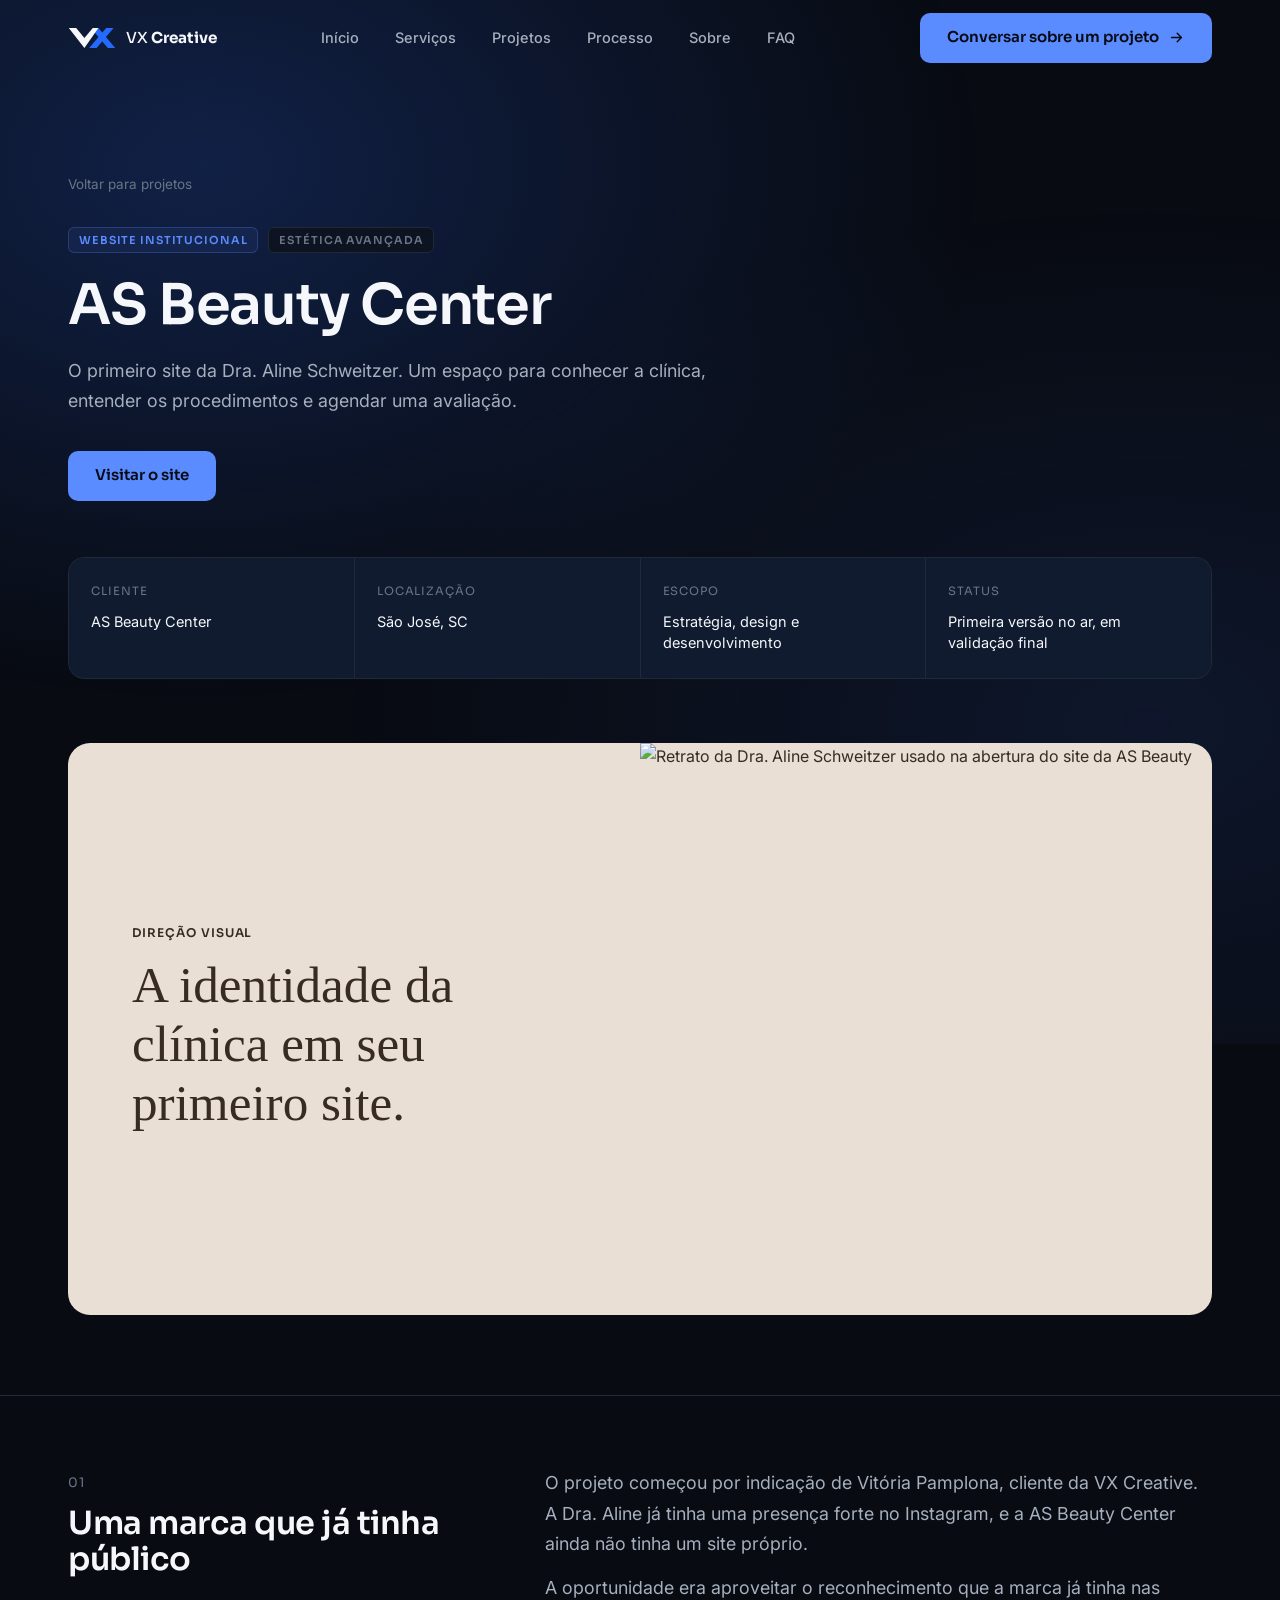
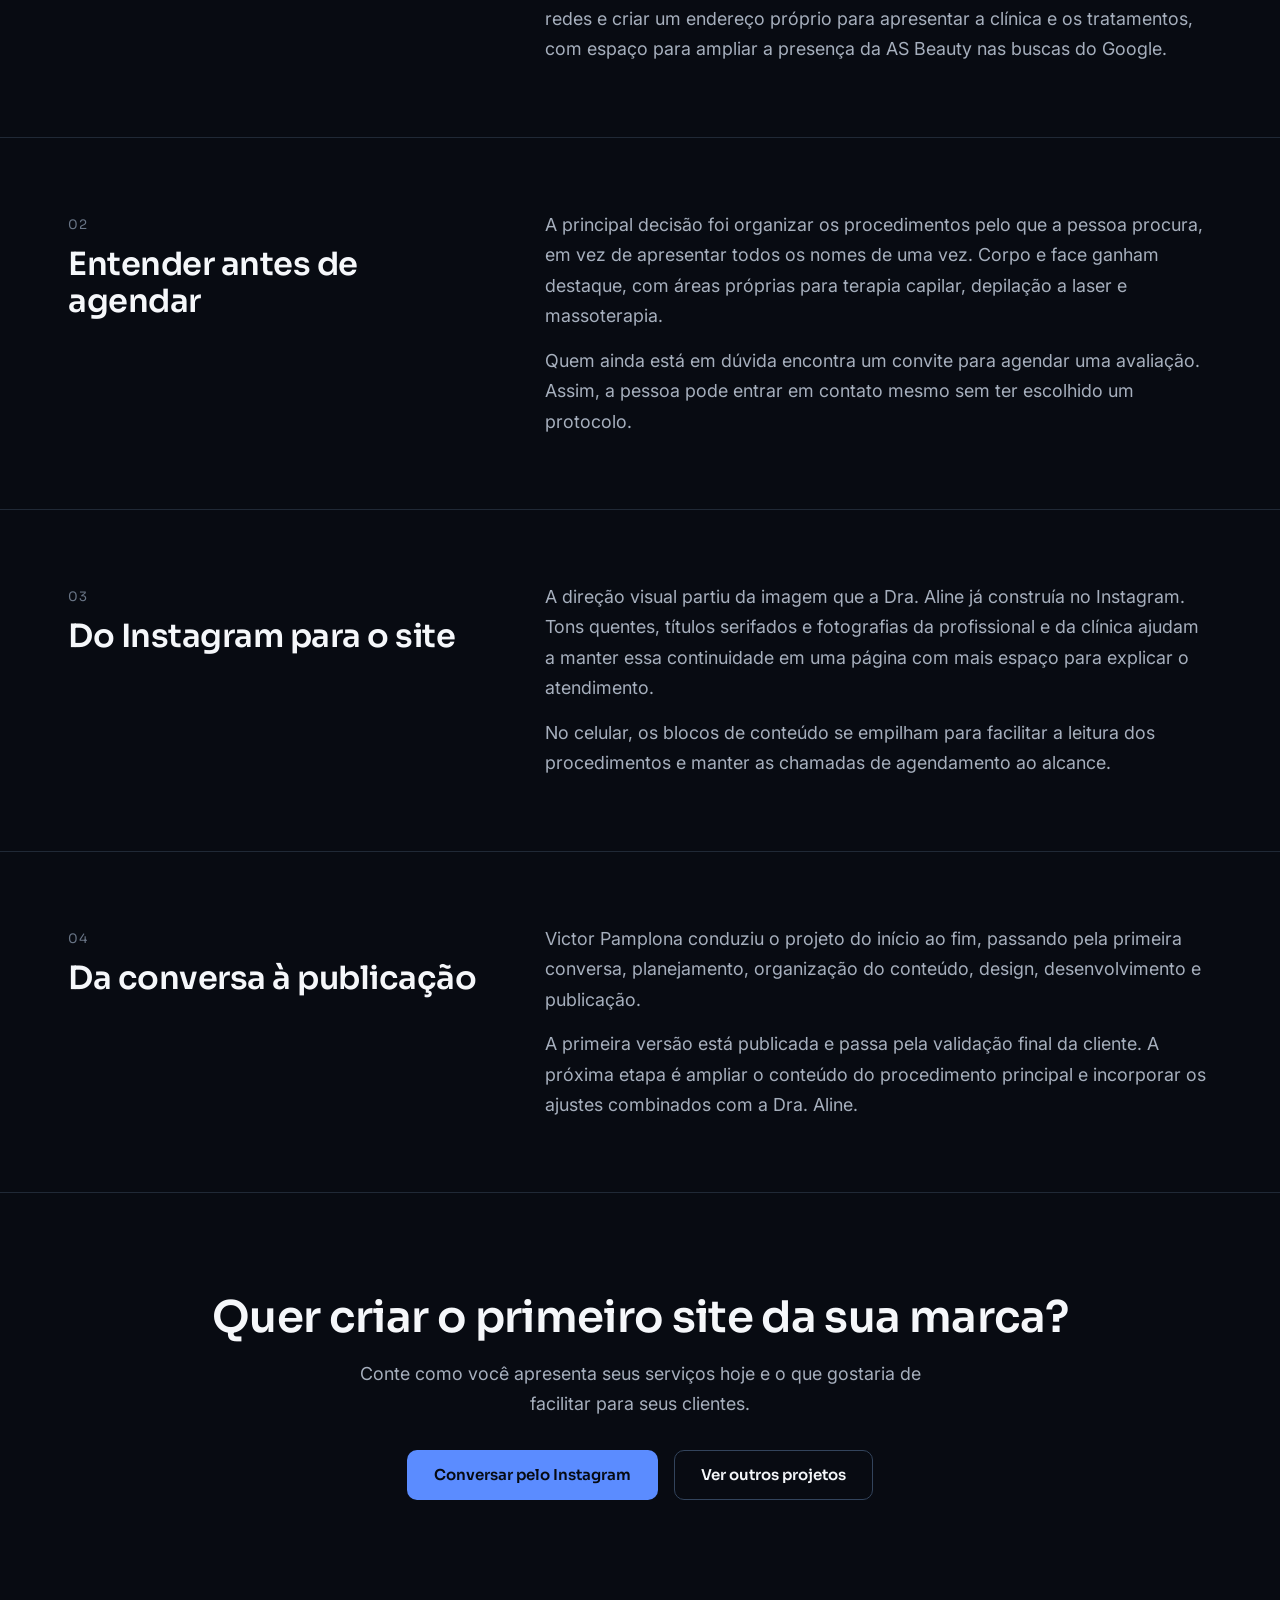
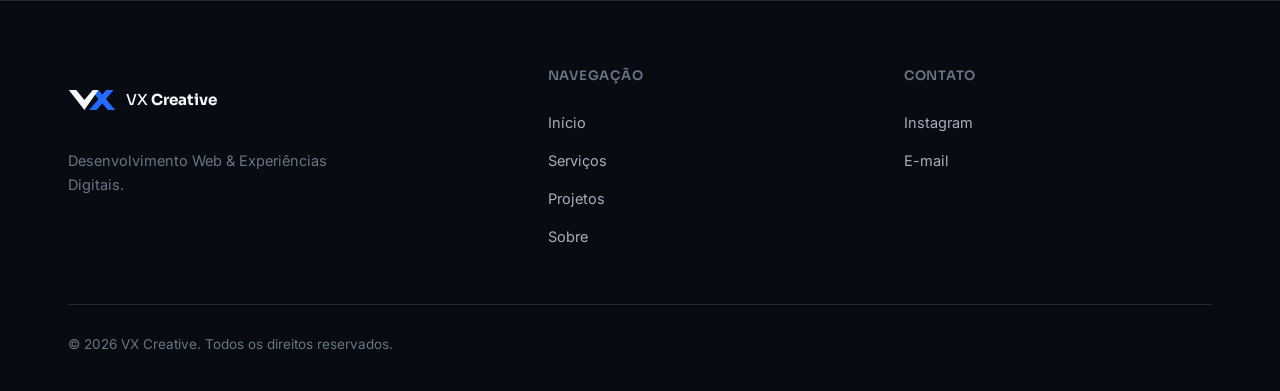
==== as-beauty.html @ c44276d8 "Adiciona o case da AS Beauty Center ao portfólio" ====
<!DOCTYPE html>
<html lang="pt-BR">
<head>
<meta charset="UTF-8">
<meta name="viewport" content="width=device-width, initial-scale=1, viewport-fit=cover">
<title>AS Beauty Center | Case da VX Creative</title>
<meta name="description" content="Conheça o primeiro site da AS Beauty Center, criado pela VX Creative para apresentar os procedimentos da Dra. Aline Schweitzer e facilitar o agendamento.">
<meta name="theme-color" content="#080B12">
<link rel="icon" type="image/svg+xml" href="assets/branding/favicon-vx.svg">

<link rel="preconnect" href="https://fonts.googleapis.com">
<link rel="preconnect" href="https://fonts.gstatic.com" crossorigin>
<link rel="stylesheet" href="https://fonts.googleapis.com/css2?family=Sora:wght@500;600;700&family=Inter:wght@400;500;600&display=swap">
<link rel="stylesheet" href="assets/css/style.css">
</head>
<body>

<!-- ============ NAVBAR ============ -->
<header class="navbar is-scrolled" id="navbar">
  <div class="container navbar__inner">
    <a href="index.html#topo" class="navbar__logo" aria-label="VX Creative, início">
      <img src="assets/branding/monograma-vx.svg" alt="" width="48" height="22"><span>VX <strong>Creative</strong></span>
    </a>

    <nav class="navbar__links" aria-label="Navegação principal">
      <a href="index.html#topo">Início</a>
      <a href="index.html#servicos">Serviços</a>
      <a href="index.html#projetos">Projetos</a>
      <a href="index.html#processo">Processo</a>
      <a href="index.html#sobre">Sobre</a>
      <a href="index.html#faq">FAQ</a>
    </nav>

    <div class="navbar__cta">
      <a href="https://www.instagram.com/vxcreative_/" target="_blank" rel="noopener noreferrer" class="btn btn-primary">
        <span>Conversar sobre um projeto</span>
        <svg width="16" height="16" viewBox="0 0 24 24" fill="none" stroke="currentColor" stroke-width="2" stroke-linecap="round" stroke-linejoin="round"><path d="M5 12h14M13 6l6 6-6 6"/></svg>
      </a>
      <button class="navbar__burger" id="burger" aria-label="Abrir menu" aria-expanded="false">
        <svg viewBox="0 0 24 24" fill="none" stroke="currentColor" stroke-width="2" stroke-linecap="round" stroke-linejoin="round"><path d="M4 6h16M4 12h16M4 18h16"/></svg>
      </button>
    </div>
  </div>
</header>

<nav class="mobile-menu" id="mobileMenu" aria-label="Navegação mobile">
  <a href="index.html#topo">Início</a>
  <a href="index.html#servicos">Serviços</a>
  <a href="index.html#projetos">Projetos</a>
  <a href="index.html#processo">Processo</a>
  <a href="index.html#sobre">Sobre</a>
  <a href="index.html#faq">FAQ</a>
  <a href="https://www.instagram.com/vxcreative_/" target="_blank" rel="noopener noreferrer" class="btn btn-primary btn-block">Conversar sobre um projeto</a>
</nav>

<main id="conteudo-principal">
  <section class="case-hero">
    <div class="container">
      <a href="index.html#projetos" class="case-back">Voltar para projetos</a>
      <div class="case-hero__meta"><span class="project-tag project-tag--blue">Website institucional</span><span class="project-tag">Estética avançada</span></div>
      <h1>AS Beauty Center</h1>
      <p class="case-hero__lede body-lg">O primeiro site da Dra. Aline Schweitzer. Um espaço para conhecer a clínica, entender os procedimentos e agendar uma avaliação.</p>
      <div class="case-hero__links">
        <a href="https://as-beauty-two.vercel.app/" target="_blank" rel="noopener" class="btn btn-primary">Visitar o site</a>
      </div>
      <div class="case-info">
        <div class="case-info__item"><div class="case-info__label">Cliente</div><div class="case-info__value">AS Beauty Center</div></div>
        <div class="case-info__item"><div class="case-info__label">Localização</div><div class="case-info__value">São José, SC</div></div>
        <div class="case-info__item"><div class="case-info__label">Escopo</div><div class="case-info__value">Estratégia, design e desenvolvimento</div></div>
        <div class="case-info__item"><div class="case-info__label">Status</div><div class="case-info__value">Primeira versão no ar, em validação final</div></div>
      </div>
      <figure class="as-beauty-feature">
        <div class="as-beauty-feature__caption">
          <span>Direção visual</span>
          <p>A identidade da clínica em seu primeiro site.</p>
        </div>
        <img src="https://as-beauty-two.vercel.app/assets/hero-aline.webp" alt="Retrato da Dra. Aline Schweitzer usado na abertura do site da AS Beauty" width="900" height="1200">
      </figure>
    </div>
  </section>
  <section class="case-section">
    <div class="container case-section__grid" data-reveal>
      <div><span class="case-section__num">01</span><h2>Uma marca que já tinha público</h2></div>
      <div><p class="body-lg">O projeto começou por indicação de Vitória Pamplona, cliente da VX Creative. A Dra. Aline já tinha uma presença forte no Instagram, e a AS Beauty Center ainda não tinha um site próprio.</p>
        <p class="body-lg">A oportunidade era aproveitar o reconhecimento que a marca já tinha nas redes e criar um endereço próprio para apresentar a clínica e os tratamentos, com espaço para ampliar a presença da AS Beauty nas buscas do Google.</p></div>
    </div>
  </section>
  <section class="case-section">
    <div class="container case-section__grid" data-reveal>
      <div><span class="case-section__num">02</span><h2>Entender antes de agendar</h2></div>
      <div><p class="body-lg">A principal decisão foi organizar os procedimentos pelo que a pessoa procura, em vez de apresentar todos os nomes de uma vez. Corpo e face ganham destaque, com áreas próprias para terapia capilar, depilação a laser e massoterapia.</p>
        <p class="body-lg">Quem ainda está em dúvida encontra um convite para agendar uma avaliação. Assim, a pessoa pode entrar em contato mesmo sem ter escolhido um protocolo.</p></div>
    </div>
  </section>
  <section class="case-section">
    <div class="container case-section__grid" data-reveal>
      <div><span class="case-section__num">03</span><h2>Do Instagram para o site</h2></div>
      <div><p class="body-lg">A direção visual partiu da imagem que a Dra. Aline já construía no Instagram. Tons quentes, títulos serifados e fotografias da profissional e da clínica ajudam a manter essa continuidade em uma página com mais espaço para explicar o atendimento.</p>
        <p class="body-lg">No celular, os blocos de conteúdo se empilham para facilitar a leitura dos procedimentos e manter as chamadas de agendamento ao alcance.</p></div>
    </div>
  </section>
  <section class="case-section">
    <div class="container case-section__grid" data-reveal>
      <div><span class="case-section__num">04</span><h2>Da conversa à publicação</h2></div>
      <div><p class="body-lg">Victor Pamplona conduziu o projeto do início ao fim, passando pela primeira conversa, planejamento, organização do conteúdo, design, desenvolvimento e publicação.</p>
        <p class="body-lg">A primeira versão está publicada e passa pela validação final da cliente. A próxima etapa é ampliar o conteúdo do procedimento principal e incorporar os ajustes combinados com a Dra. Aline.</p></div>
    </div>
  </section>
  <section class="case-cta">
    <div class="container" data-reveal>
      <h2>Quer criar o primeiro site da sua marca?</h2>
      <p class="body-lg as-beauty-cta-copy">Conte como você apresenta seus serviços hoje e o que gostaria de facilitar para seus clientes.</p>
      <div class="case-cta__actions">
        <a href="https://www.instagram.com/vxcreative_/" target="_blank" rel="noopener noreferrer" class="btn btn-primary">Conversar pelo Instagram</a>
        <a href="index.html#projetos" class="btn btn-secondary">Ver outros projetos</a>
      </div>
    </div>
  </section>
</main>


<!-- ============ RODAPÉ ============ -->
<footer class="footer">
  <div class="container">
    <div class="footer__top">
      <div>
        <a href="index.html#topo" class="footer__logo" aria-label="VX Creative, início">
          <img src="assets/branding/monograma-vx.svg" alt="" width="48" height="22"><span>VX <strong>Creative</strong></span>
        </a>
        <p class="footer__desc small">Desenvolvimento Web &amp; Experiências Digitais.</p>
      </div>
      <div class="footer__col">
        <h4>Navegação</h4>
        <a href="index.html#topo">Início</a>
        <a href="index.html#servicos">Serviços</a>
        <a href="index.html#projetos">Projetos</a>
        <a href="index.html#sobre">Sobre</a>
      </div>
      <div class="footer__col">
        <h4>Contato</h4>
        <a href="https://www.instagram.com/vxcreative_/" data-instagram>Instagram</a>
        <a href="#" data-email>E-mail</a>
      </div>
    </div>
    <div class="footer__bottom">
      <span class="small">© 2026 VX Creative. Todos os direitos reservados.</span>
    </div>
  </div>
</footer>

<script src="assets/js/script.js"></script>
</body>
</html>
---- assets/css/style.css ----
/* ==========================================================================
   VICTOR PAMPLONA — Desenvolvimento Web & Experiências Digitais
   Conceito: DIGITAL PRECISION — tecnologia com intenção.
   ========================================================================== */

/* Fonts are loaded via <link rel="stylesheet"> in <head> (see index.html) to avoid a render-blocking @import. */

/* ---------- Tokens ---------- */
:root{
  --bg: #070A0F;
  --bg-secondary: #0B1017;
  --card: #101720;
  --card-hover: #141C26;
  --title: #F5F7FA;
  --text-secondary: #A6AFBD;
  --text-tertiary: #697586;
  --blue: #5B8CFF;
  --blue-hover: #7EA5FF;
  --blue-deep: #3159B8;
  --border: #202936;
  --border-active: #33445C;
  --success: #34D399;
  --error: #F87171;

  --font-display: 'Space Grotesk', sans-serif;
  --font-body: 'Inter', sans-serif;

  --container: 1240px;
  --pad-desktop: 48px;
  --pad-tablet: 32px;
  --pad-mobile: 22px;

  --radius-sm: 10px;
  --radius-md: 16px;
  --radius-lg: 22px;

  --ease: cubic-bezier(.22,.61,.36,1);
}

/* ---------- Reset ---------- */
*, *::before, *::after{ box-sizing: border-box; }
html{ scroll-behavior: smooth; }
body{
  margin:0;
  background: var(--bg);
  color: var(--text-secondary);
  font-family: var(--font-body);
  font-weight: 400;
  line-height: 1.65;
  font-size: 16px;
  -webkit-font-smoothing: antialiased;
  overflow-x: hidden;
}
img{ max-width:100%; display:block; }
a{ color: inherit; text-decoration:none; }
ul{ margin:0; padding:0; list-style:none; }
button{ font-family: inherit; cursor:pointer; }
input, textarea, select{ font-family: inherit; }
h1,h2,h3,h4,p{ margin:0; }

::selection{ background: var(--blue); color: #06080D; }

/* Focus visibility — never remove without replacement */
:focus-visible{
  outline: 2px solid var(--blue);
  outline-offset: 3px;
  border-radius: 4px;
}

@media (prefers-reduced-motion: reduce){
  *{ animation-duration: 0.01ms !important; animation-iteration-count: 1 !important; transition-duration: 0.01ms !important; scroll-behavior: auto !important; }
}

/* ---------- Layout ---------- */
.container{
  max-width: var(--container);
  margin: 0 auto;
  padding: 0 var(--pad-desktop);
}
@media (max-width: 1024px){ .container{ padding: 0 var(--pad-tablet); } }
@media (max-width: 640px){ .container{ padding: 0 var(--pad-mobile); } }

section{ position: relative; }
.section{ padding: 128px 0; }
.section--tight{ padding: 96px 0; }
@media (max-width: 1024px){ .section{ padding: 96px 0; } .section--tight{ padding: 72px 0; } }
@media (max-width: 640px){ .section{ padding: 72px 0; } .section--tight{ padding: 56px 0; } }

.section-head{ max-width: 680px; margin-bottom: 56px; }
.section-head--center{ margin-left:auto; margin-right:auto; text-align:center; }

/* ---------- Typography ---------- */
.eyebrow{
  display:inline-flex;
  align-items:center;
  gap: 10px;
  font-family: var(--font-display);
  font-weight: 600;
  font-size: 12.5px;
  letter-spacing: .16em;
  text-transform: uppercase;
  color: var(--blue);
  margin-bottom: 20px;
}
.eyebrow::before{
  content:'';
  width: 22px; height: 1px;
  background: var(--blue);
  display:inline-block;
}

h1, .h1{
  font-family: var(--font-display);
  font-weight: 600;
  color: var(--title);
  font-size: clamp(40px, 5.6vw, 72px);
  line-height: 1.08;
  letter-spacing: -0.02em;
}
h2, .h2{
  font-family: var(--font-display);
  font-weight: 600;
  color: var(--title);
  font-size: clamp(32px, 3.4vw, 48px);
  line-height: 1.14;
  letter-spacing: -0.015em;
}
h3, .h3{
  font-family: var(--font-display);
  font-weight: 600;
  color: var(--title);
  font-size: clamp(20px, 1.8vw, 24px);
  line-height: 1.3;
}
.body-lg{ font-size: clamp(17px, 1.4vw, 19px); line-height: 1.7; color: var(--text-secondary); }
.body{ font-size: 16px; line-height: 1.7; color: var(--text-secondary); }
.small{ font-size: 13.5px; color: var(--text-tertiary); }
.text-title{ color: var(--title); }
.text-blue{ color: var(--blue); }

/* ---------- Buttons ---------- */
.btn{
  display:inline-flex;
  align-items:center;
  justify-content:center;
  gap: 9px;
  height: 50px;
  padding: 0 26px;
  border-radius: var(--radius-sm);
  font-family: var(--font-display);
  font-weight: 600;
  font-size: 15px;
  white-space: nowrap;
  transition: transform .25s var(--ease), background-color .25s var(--ease), border-color .25s var(--ease), box-shadow .25s var(--ease), color .25s var(--ease);
  border: 1px solid transparent;
}
.btn svg{ width: 17px; height: 17px; flex: none; }
.btn-primary{
  background: var(--blue);
  color: #060A12;
}
.btn-primary:hover{
  background: var(--blue-hover);
  transform: translateY(-2px);
  box-shadow: 0 12px 28px -12px rgba(91,140,255,.55);
}
.btn-secondary{
  background: transparent;
  color: var(--title);
  border-color: var(--border-active);
}
.btn-secondary:hover{
  border-color: var(--blue);
  color: var(--blue-hover);
  transform: translateY(-2px);
}
.btn-block{ width:100%; }
.btn-sm{ height: 42px; padding: 0 18px; font-size: 13.5px; }

/* ---------- Navbar ---------- */
.navbar{
  position: fixed;
  top:0; left:0; right:0;
  height: 76px;
  z-index: 100;
  display:flex;
  align-items:center;
  background: transparent;
  border-bottom: 1px solid transparent;
  transition: background-color .35s var(--ease), border-color .35s var(--ease), backdrop-filter .35s var(--ease);
}
.navbar.is-scrolled{
  background: rgba(7,10,15,.78);
  backdrop-filter: blur(14px);
  -webkit-backdrop-filter: blur(14px);
  border-bottom: 1px solid var(--border);
}
.navbar__inner{
  display:flex;
  align-items:center;
  justify-content:space-between;
  width:100%;
}
.navbar__logo{
  display:flex;
  align-items:center;
  width:128px;
  height:48px;
  color:var(--title);
  flex:none;
}
.navbar__logo-image{
  width:128px;
  height:48px;
  object-fit:contain;
  object-position:center;
  display:block;
}
.navbar__links{
  display:flex;
  align-items:center;
  gap: 36px;
}
.navbar__links a{
  font-size: 14.5px;
  font-weight: 500;
  color: var(--text-secondary);
  transition: color .2s var(--ease);
  position: relative;
}
.navbar__links a:hover{ color: var(--title); }
.navbar__cta{ display:flex; align-items:center; gap: 18px; }

.navbar__burger{
  display:none;
  width: 40px; height:40px;
  border-radius: 8px;
  border: 1px solid var(--border);
  background: var(--card);
  align-items:center; justify-content:center;
  color: var(--title);
}
.navbar__burger svg{ width:19px; height:19px; }

.mobile-menu{
  position: fixed;
  inset: 76px 0 0 0;
  background: var(--bg-secondary);
  z-index: 99;
  display:flex;
  flex-direction:column;
  padding: 28px var(--pad-mobile) 32px;
  gap: 4px;
  transform: translateY(-8px);
  opacity: 0;
  pointer-events: none;
  transition: opacity .25s var(--ease), transform .25s var(--ease);
  border-top: 1px solid var(--border);
}
.mobile-menu.is-open{ opacity:1; transform: translateY(0); pointer-events:auto; }
.mobile-menu a{
  padding: 16px 4px;
  border-bottom: 1px solid var(--border);
  font-family: var(--font-display);
  font-weight: 500;
  font-size: 18px;
  color: var(--title);
}
.mobile-menu .btn{ margin-top: 22px; }

@media (max-width: 900px){
  .navbar__links{ display:none; }
  .navbar__cta .btn-primary span{ display:none; }
  .navbar__cta .btn-primary{ width:44px; height:44px; padding:0; border-radius:10px; }
  .navbar__burger{ display:flex; }
}
@media (min-width: 901px){ .mobile-menu{ display:none; } }


@media (max-width: 640px){
  .navbar__logo{ width:104px; height:42px; }
  .navbar__logo-image{ width:104px; height:42px; }
}

/* ---------- Hero ---------- */
.hero{
  padding: 190px 0 120px;
  overflow: hidden;
  position: relative;
}
.hero::before{
  content:'';
  position:absolute;
  top: -220px; right: -220px;
  width: 640px; height: 640px;
  background: radial-gradient(circle, rgba(91,140,255,.16), transparent 70%);
  pointer-events:none;
}
.hero__grid{
  display:grid;
  grid-template-columns: 1fr 0.92fr;
  gap: 64px;
  align-items:center;
}
.hero__content{ position: relative; z-index:2; }
.hero__sub{ margin: 26px 0 38px; max-width: 480px; }
.hero__actions{ display:flex; align-items:center; gap: 18px; flex-wrap:wrap; }
.hero__micro{ margin-top: 24px; display:flex; align-items:center; gap:9px; }
.hero__micro-dot{ width:6px; height:6px; border-radius:50%; background: var(--success); flex:none; box-shadow:0 0 0 3px rgba(52,211,153,.18); }

.hero__proof{
  margin-top: 56px;
  display:flex;
  gap: 32px;
  flex-wrap: wrap;
}
.hero__proof-item{ display:flex; flex-direction:column; gap:4px; }
.hero__proof-num{ font-family: var(--font-display); font-weight:700; font-size: 26px; color: var(--title); }
.hero__proof-label{ font-size: 12.5px; color: var(--text-tertiary); }

/* Hero mockup — abstract UI representation */
.hero__visual{ position:relative; z-index:2; }
.mockup{
  position: relative;
  border-radius: var(--radius-lg);
  background: linear-gradient(180deg, var(--card), var(--bg-secondary));
  border: 1px solid var(--border);
  padding: 14px;
  box-shadow: 0 40px 80px -32px rgba(0,0,0,.65);
}
.mockup__bar{ display:flex; align-items:center; gap:6px; padding: 6px 8px 14px; }
.mockup__dot{ width:8px; height:8px; border-radius:50%; background: var(--border-active); }
.mockup__screen{
  background: var(--bg);
  border-radius: 12px;
  border: 1px solid var(--border);
  padding: 22px;
  display:flex;
  flex-direction:column;
  gap: 14px;
}
.mockup__row{ display:flex; gap:10px; align-items:center; }
.mockup__pill{ height: 9px; border-radius: 5px; background: var(--card-hover); }
.mockup__pill.w-40{ width:40%; } .mockup__pill.w-60{ width:60%; } .mockup__pill.w-25{ width:25%; } .mockup__pill.w-80{ width:80%; }
.mockup__tag{
  font-family: var(--font-display); font-size: 10.5px; font-weight:600;
  color: var(--blue); background: rgba(91,140,255,.1);
  border: 1px solid rgba(91,140,255,.25);
  border-radius:6px; padding: 4px 8px; letter-spacing:.04em;
}
.mockup__blockgrid{ display:grid; grid-template-columns: repeat(3,1fr); gap:10px; margin-top:4px; }
.mockup__block{ height: 54px; border-radius:8px; background: var(--card); border:1px solid var(--border); }
.mockup__block--accent{ background: linear-gradient(135deg, rgba(91,140,255,.22), rgba(91,140,255,.05)); border-color: rgba(91,140,255,.3); }

.mockup--phone{
  position:absolute;
  width: 148px;
  right: -18px; bottom: -34px;
  border-radius: 22px;
  padding: 8px;
  box-shadow: 0 30px 60px -20px rgba(0,0,0,.7);
}
.mockup--phone .mockup__screen{ padding: 14px 12px; border-radius:14px; gap:10px; }
.mockup--phone .mockup__block{ height: 30px; }

@media (max-width: 1024px){
  .hero{ padding: 160px 0 90px; }
  .hero__grid{ grid-template-columns: 1fr; gap: 56px; }
  .hero__visual{ max-width: 460px; }
}
@media (max-width: 640px){
  .hero{ padding: 140px 0 64px; }
  .mockup--phone{ width: 118px; right: -10px; bottom: -24px; }
}

/* ---------- Problem / Opportunity ---------- */
.problem__grid{
  display:grid;
  grid-template-columns: 1fr 1fr;
  gap: 72px;
  align-items:start;
}
.problem__highlight{
  margin-top: 32px;
  padding-left: 22px;
  border-left: 2px solid var(--blue);
}
.problem__highlight p + p{ margin-top: 10px; }
@media (max-width: 900px){ .problem__grid{ grid-template-columns: 1fr; gap: 40px; } }

/* ---------- Cards (generic) ---------- */
.card{
  background: var(--card);
  border: 1px solid var(--border);
  border-radius: var(--radius-md);
  padding: 34px;
  transition: transform .3s var(--ease), border-color .3s var(--ease), background-color .3s var(--ease);
}
.card:hover{
  transform: translateY(-4px);
  border-color: var(--border-active);
  background: var(--card-hover);
}
.card__icon{
  width: 44px; height:44px;
  border-radius: 11px;
  background: rgba(91,140,255,.1);
  border: 1px solid rgba(91,140,255,.22);
  display:flex; align-items:center; justify-content:center;
  color: var(--blue);
  margin-bottom: 22px;
}
.card__icon svg{ width:21px; height:21px; }

/* ---------- Services ---------- */
.services__grid{
  display:grid;
  grid-template-columns: 1fr 1fr;
  gap: 22px;
}
.service-card__num{ font-family: var(--font-display); font-size:12.5px; color: var(--text-tertiary); letter-spacing:.1em; margin-bottom:16px; display:block; }
.service-card p{ margin: 14px 0 20px; }
.service-card__benefit{
  font-size: 14px;
  color: var(--title);
  padding-top: 18px;
  border-top: 1px solid var(--border);
  margin-bottom: 20px;
}
.service-card__cta{ font-family: var(--font-display); font-weight:600; font-size:14.5px; color: var(--blue); display:inline-flex; align-items:center; gap:7px; transition: gap .2s var(--ease), color .2s var(--ease); }
.service-card__cta:hover{ gap:11px; color: var(--blue-hover); }
.service-card__cta svg{ width:15px; height:15px; }

@media (max-width: 900px){ .services__grid{ grid-template-columns: 1fr; } }

/* ---------- Projects ---------- */
.projects-carousel{ position:relative; }
.projects-carousel__viewport{
  overflow-x:auto;
  overflow-y:hidden;
  border-radius:var(--radius-lg);
  scroll-snap-type:x mandatory;
  scrollbar-width:none;
}
.projects-carousel__viewport::-webkit-scrollbar{ display:none; }
.projects-carousel__track{ position:relative; display:flex; gap:28px; }
.project-card--carousel{ scroll-snap-align:start; }
.project-card--carousel{ flex:0 0 calc(100% - 72px); min-width:0; display:grid; grid-template-columns:1.02fr 1fr; background:var(--card); border:1px solid var(--border); border-radius:var(--radius-lg); overflow:hidden; transition:border-color .3s var(--ease), transform .3s var(--ease); }
.project-card--carousel:hover{ border-color:var(--border-active); transform:translateY(-3px); }
.project-card__visual{ background:linear-gradient(145deg, #0c1119, #101722); display:flex; align-items:center; justify-content:center; border-right:1px solid var(--border); position:relative; overflow:hidden; min-height:390px; padding:30px; }
.project-browser{ width:100%; max-width:560px; border:1px solid rgba(255,255,255,.13); border-radius:14px; overflow:hidden; background:#0a0d12; box-shadow:0 22px 55px rgba(0,0,0,.28); }
.project-browser__bar{ height:34px; display:flex; align-items:center; gap:7px; padding:0 12px; border-bottom:1px solid rgba(255,255,255,.09); background:#111721; }
.project-browser__bar span{ width:7px; height:7px; border-radius:50%; background:#5b6470; opacity:.8; }
.project-browser__bar small{ margin-left:auto; color:#7e8998; font-size:10px; letter-spacing:.06em; text-transform:uppercase; }
.project-browser__screen{ aspect-ratio:16/10; overflow:hidden; background:#fff; }
.project-visual-img{ width:100%; height:100%; object-fit:cover; object-position:center top; display:block; }
.project-card__featured{ position:absolute; top:22px; left:22px; z-index:2; padding:8px 12px; border:1px solid rgba(91,140,255,.35); background:rgba(7,10,15,.82); color:var(--blue); border-radius:999px; font:600 11px var(--font-display); letter-spacing:.08em; text-transform:uppercase; backdrop-filter:blur(10px); }
.project-card__body{ padding:40px; display:flex; flex-direction:column; position:relative; z-index:3; pointer-events:auto; }
.project-card__meta{ display:flex; align-items:center; gap:10px; margin-bottom:16px; flex-wrap:wrap; }
.project-tag{ font:600 11px var(--font-display); letter-spacing:.08em; text-transform:uppercase; color:var(--text-tertiary); background:var(--bg-secondary); border:1px solid var(--border); padding:5px 10px; border-radius:6px; }
.project-tag--blue{ color:var(--blue); border-color:rgba(91,140,255,.25); background:rgba(91,140,255,.08); }
.project-card__desc{ margin:16px 0 14px; }
.project-card__support{ margin-bottom:20px; color:var(--text-secondary); }
.project-card__focus{ display:flex; flex-wrap:wrap; gap:8px; margin-bottom:26px; }
.focus-chip{ font-size:12.5px; color:var(--text-secondary); background:var(--bg-secondary); border:1px solid var(--border); padding:6px 11px; border-radius:20px; }
.project-card__footer{ margin-top:auto; display:flex; align-items:center; gap:22px; flex-wrap:wrap; position:relative; z-index:4; }
.project-card__link{ position:relative; z-index:5; pointer-events:auto; cursor:pointer; }
.project-card__link{ font:600 14.5px var(--font-display); color:var(--title); display:inline-flex; align-items:center; gap:8px; }
.project-card__link svg{ width:15px; height:15px; color:var(--blue); transition:transform .2s var(--ease); }
.project-card__link:hover svg{ transform:translate(2px,-2px); }
.projects-carousel__controls{ display:flex; align-items:center; justify-content:center; gap:18px; margin-top:24px; }
.carousel-control{ width:44px; height:44px; border-radius:50%; border:1px solid var(--border); background:var(--card); color:var(--title); font:600 18px var(--font-display); cursor:pointer; transition:all .2s var(--ease); }
.carousel-control:hover:not(:disabled){ border-color:var(--border-active); transform:translateY(-2px); }
.carousel-control:disabled{ opacity:.3; cursor:default; }
.projects-carousel__status{ min-width:64px; display:flex; justify-content:center; gap:7px; font:600 14px var(--font-display); color:var(--text-secondary); }
.projects-carousel__status [data-project-current]{ color:var(--title); }
.projects-carousel__hint{ text-align:center; margin-top:12px; color:var(--text-tertiary); }

@media (max-width:900px){
  .project-card--carousel{ flex-basis:92%; grid-template-columns:1fr; }
  .project-card__visual{ border-right:none; border-bottom:1px solid var(--border); min-height:310px; padding:24px; }
  .project-browser{ max-width:620px; }
  .project-card__body{ padding:30px; }
  .projects-carousel__track{ gap:18px; }
}
@media (max-width:560px){
  .project-card--carousel{ flex-basis:100%; }
  .project-card__visual{ min-height:250px; padding:18px; }
  .project-card__body{ padding:24px 22px; }
  .project-card__body h3{ font-size:24px; }
  .projects-carousel__controls{ margin-top:18px; }
  .carousel-control{ width:40px; height:40px; }
  .projects-carousel__hint{ padding:0 20px; }
}

/* Project browser mockup (used inside project cards) */
.pmock{ width:100%; max-width: 380px; }
.pmock__frame{
  background: var(--card);
  border:1px solid var(--border);
  border-radius: 12px;
  overflow:hidden;
  box-shadow: 0 24px 48px -22px rgba(0,0,0,.6);
}
.pmock__top{ display:flex; gap:6px; padding: 9px 10px; border-bottom:1px solid var(--border); }
.pmock__top span{ width:7px; height:7px; border-radius:50%; background: var(--border-active); }
.pmock__body{ padding: 18px; display:flex; flex-direction:column; gap:10px; }
.pmock__hero{ height:46px; border-radius:8px; background: linear-gradient(135deg, rgba(91,140,255,.24), rgba(91,140,255,.04)); border:1px solid rgba(91,140,255,.22); }
.pmock__lines .mockup__pill{ margin-bottom:6px; }
.pmock__cards{ display:grid; grid-template-columns:repeat(2,1fr); gap:8px; margin-top:4px;}
.pmock__cards div{ height:34px; border-radius:6px; background: var(--bg-secondary); border:1px solid var(--border); }

/* ---------- Differentials ---------- */
.diff__grid{
  display:grid;
  grid-template-columns: repeat(3, 1fr);
  gap: 22px;
}
.diff-card h3{ margin-bottom: 12px; font-size: 17px; }
@media (max-width: 1024px){ .diff__grid{ grid-template-columns: 1fr 1fr; } }
@media (max-width: 640px){ .diff__grid{ grid-template-columns: 1fr; } }

/* ---------- Benefits ---------- */
.benefits{
  background: var(--bg-secondary);
  border-top: 1px solid var(--border);
  border-bottom: 1px solid var(--border);
}
.benefits__grid{
  display:grid;
  grid-template-columns: 0.85fr 1fr;
  gap: 64px;
  align-items:center;
}
.benefits__list{ display:grid; grid-template-columns: 1fr 1fr; gap: 18px 28px; }
.benefits__item{ display:flex; align-items:flex-start; gap:12px; font-size: 15px; color: var(--title); }
.benefits__item svg{ width:18px; height:18px; color: var(--success); flex:none; margin-top:2px; }
@media (max-width: 900px){
  .benefits__grid{ grid-template-columns: 1fr; gap: 36px; }
  .benefits__list{ grid-template-columns: 1fr; }
}

/* ---------- Process ---------- */
.process__timeline{
  display:grid;
  grid-template-columns: repeat(6, 1fr);
  gap: 16px;
  position: relative;
}
.process__timeline::before{
  content:'';
  position:absolute;
  top: 23px; left: 0; right:0;
  height: 1px;
  background: var(--border);
}
.process-step{ position:relative; }
.process-step__num{
  width: 46px; height:46px;
  border-radius: 50%;
  background: var(--bg);
  border: 1px solid var(--border-active);
  display:flex; align-items:center; justify-content:center;
  font-family: var(--font-display); font-weight:700; color: var(--blue); font-size:14px;
  margin-bottom: 20px;
  position:relative; z-index:2;
}
.process-step h3{ font-size:16px; margin-bottom:8px; }
.process-step p{ font-size: 14px; }
.process__cta{ margin-top: 56px; text-align:center; }

@media (max-width: 1024px){
  .process__timeline{ grid-template-columns: 1fr; gap: 30px; }
  .process__timeline::before{ display:none; }
  .process-step{ padding-left: 24px; border-left: 1px solid var(--border); }
}

/* ---------- About ---------- */
.about__grid{
  display:grid;
  grid-template-columns: 0.85fr 1fr;
  gap: 64px;
  align-items:center;
}
.about__photo-frame{
  aspect-ratio: 4/5;
  border-radius: var(--radius-lg);
  border: 1px solid var(--border);
  background: linear-gradient(155deg, var(--card), var(--bg-secondary));
  display:flex; align-items:center; justify-content:center;
  position:relative;
  overflow:hidden;
}
.about__photo{
  width:100%;
  height:100%;
  display:block;
  object-fit:cover;
  object-position:center 30%;
  position:relative;
  z-index:0;
}
.about__photo-frame::after{
  content:'';
  position:absolute; inset:0;
  background: radial-gradient(circle at 30% 20%, rgba(91,140,255,.14), transparent 60%);
  z-index:1;
  pointer-events:none;
}
.about__badges{ display:flex; flex-direction:column; gap:14px; margin: 28px 0 32px; }
.about__badge{ display:flex; gap:12px; align-items:flex-start; font-size:14.5px; color: var(--title); }
.about__badge svg{ width:17px; height:17px; color: var(--blue); flex:none; margin-top:2px; }
.about p + p{ margin-top: 16px; }
@media (max-width: 900px){ .about__grid{ grid-template-columns: 1fr; gap: 40px; } .about__photo-frame{ max-width: 320px; } }

/* ---------- Social proof ---------- */
.proof__grid{
  display:grid;
  grid-template-columns: repeat(3, 1fr);
  gap: 22px;
}
.proof-card{ text-align:center; }
.proof-card__num{ font-family: var(--font-display); font-weight:700; font-size: 40px; color: var(--title); }
.proof-card__label{ margin-top:8px; font-size:13.5px; color: var(--text-tertiary); }
@media (max-width: 640px){ .proof__grid{ grid-template-columns: 1fr; } }

/* ---------- FAQ ---------- */
.faq__list{ max-width: 780px; }
.faq-item{
  border-bottom: 1px solid var(--border);
}
.faq-item__q{
  width:100%;
  display:flex;
  align-items:center;
  justify-content:space-between;
  gap: 20px;
  padding: 24px 0;
  text-align:left;
  background:none;
  border:none;
  color: var(--title);
  font-family: var(--font-display);
  font-weight:500;
  font-size: 16.5px;
}
.faq-item__icon{ flex:none; width:20px; height:20px; color: var(--blue); transition: transform .3s var(--ease); }
.faq-item.is-open .faq-item__icon{ transform: rotate(45deg); }
.faq-item__a{
  max-height: 0;
  overflow:hidden;
  transition: max-height .35s var(--ease), padding .35s var(--ease);
}
.faq-item__a p{ padding-bottom: 24px; max-width: 620px; }
.faq-item.is-open .faq-item__a{ max-height: 240px; }

/* ---------- CTA final ---------- */
.cta-final{
  background: linear-gradient(180deg, var(--bg-secondary), var(--bg));
  border-top: 1px solid var(--border);
  text-align:center;
  padding: 140px 0;
  position:relative;
  overflow:hidden;
}
.cta-final::before{
  content:'';
  position:absolute; top:-260px; left:50%; transform:translateX(-50%);
  width: 760px; height:560px;
  background: radial-gradient(circle, rgba(91,140,255,.14), transparent 68%);
}
.cta-final__inner{ position:relative; z-index:2; max-width: 620px; margin:0 auto; }
.cta-final p{ margin: 22px 0 40px; }
.cta-final__actions{ display:flex; justify-content:center; gap:18px; flex-wrap:wrap; }
.cta-final__micro{ margin-top:22px; }
@media (max-width: 640px){ .cta-final{ padding: 96px 0; } }

/* ---------- Footer ---------- */
.footer{
  border-top: 1px solid var(--border);
  padding: 64px 0 36px;
}
.footer__top{
  display:grid;
  grid-template-columns: 1.4fr 1fr 1fr;
  gap: 48px;
  padding-bottom: 48px;
}
.footer__logo{
  display:inline-flex;
  align-items:center;
  width:160px;
  min-height:70px;
}
.footer__logo-image{
  width:160px;
  height:70px;
  object-fit:contain;
  object-position:left center;
  display:block;
}
.footer__desc{ margin-top: 14px; max-width: 280px; font-size: 14.5px; }
.footer__col h4{ font-family: var(--font-display); font-size: 13px; letter-spacing:.06em; text-transform:uppercase; color: var(--text-tertiary); margin-bottom: 18px; font-weight:600; }
.footer__col a{ display:block; padding: 7px 0; font-size:14.5px; color: var(--text-secondary); transition: color .2s var(--ease); }
.footer__col a:hover{ color: var(--blue-hover); }
.footer__bottom{
  padding-top: 28px;
  border-top: 1px solid var(--border);
  display:flex;
  justify-content:space-between;
  align-items:center;
  flex-wrap:wrap;
  gap: 14px;
}
.footer__socials{ display:flex; gap:14px; }
.footer__socials a{ width:36px; height:36px; border-radius:9px; border:1px solid var(--border); display:flex; align-items:center; justify-content:center; color: var(--text-secondary); transition: all .2s var(--ease); }
.footer__socials a:hover{ border-color: var(--blue); color: var(--blue-hover); }
.footer__socials svg{ width:16px; height:16px; }
@media (max-width: 900px){ .footer__top{ grid-template-columns: 1fr 1fr; } .footer__desc{ max-width:none; } }
@media (max-width: 640px){ .footer__top{ grid-template-columns: 1fr; gap:32px; } .footer__bottom{ flex-direction:column; align-items:flex-start; } }

/* ---------- Floating WhatsApp button ---------- */
.wa-float{
  position: fixed;
  right: 24px; bottom: 24px;
  z-index: 90;
  display:flex;
  align-items:center;
  gap: 10px;
  height: 56px;
  padding: 0 22px 0 18px;
  border-radius: 999px;
  background: var(--blue);
  color: #060A12;
  font-family: var(--font-display);
  font-weight:600;
  font-size: 14.5px;
  box-shadow: 0 16px 34px -12px rgba(91,140,255,.55);
  transition: transform .25s var(--ease), background-color .25s var(--ease);
}
.wa-float:hover{ background: var(--blue-hover); transform: translateY(-3px); }
.wa-float svg{ width:20px; height:20px; }
@media (max-width: 640px){
  .wa-float span{ display:none; }
  .wa-float{ width:56px; padding:0; justify-content:center; right:18px; bottom:18px; }
}

/* ---------- Case study page ---------- */
.case-hero{ padding: 170px 0 80px; }
.case-back{
  display:inline-flex; align-items:center; gap:8px;
  font-size: 13.5px; color: var(--text-tertiary);
  margin-bottom: 32px;
}
.case-back svg{ width:15px; height:15px; }
.case-back:hover{ color: var(--blue-hover); }
.case-hero__meta{ display:flex; gap:10px; flex-wrap:wrap; margin-bottom:22px; }
.case-hero h1{ font-size: clamp(34px, 4.4vw, 56px); max-width: 780px; }
.case-hero__lede{ max-width: 640px; margin-top: 20px; }
.case-hero__links{ display:flex; gap:16px; margin-top: 34px; flex-wrap:wrap; }

.case-info{
  display:grid;
  grid-template-columns: repeat(4, 1fr);
  gap: 1px;
  background: var(--border);
  border: 1px solid var(--border);
  border-radius: var(--radius-md);
  overflow:hidden;
  margin-top: 56px;
}
.case-info__item{ background: var(--card); padding: 24px 22px; }
.case-info__label{ font-size:11.5px; text-transform:uppercase; letter-spacing:.08em; color: var(--text-tertiary); font-family: var(--font-display); margin-bottom:10px; }
.case-info__value{ color: var(--title); font-size:14.5px; line-height:1.5; }
@media (max-width: 900px){ .case-info{ grid-template-columns: 1fr 1fr; } }
@media (max-width: 560px){ .case-info{ grid-template-columns: 1fr; } }

.case-visual{
  margin-top: 64px;
  border-radius: var(--radius-lg);
  border: 1px solid var(--border);
  background: var(--bg-secondary);
  padding: clamp(24px, 5vw, 64px);
  display:flex;
  justify-content:center;
  overflow: hidden;
}
.case-visual img{
  width: 100%;
  border-radius: 12px;
  border: 1px solid var(--border);
  box-shadow: 0 24px 48px -22px rgba(0,0,0,.6);
}

.case-section{
  padding: 72px 0;
  border-top: 1px solid var(--border);
}
.case-section__grid{ display:grid; grid-template-columns: 0.62fr 1fr; gap: 64px; }
.case-section__num{ font-family: var(--font-display); color: var(--text-tertiary); font-size: 13px; letter-spacing:.1em; }
.case-section h2{ font-size: clamp(24px, 2.6vw, 32px); margin-top: 10px; }
.case-section .body-lg + .body-lg{ margin-top: 14px; }
@media (max-width: 900px){ .case-section__grid{ grid-template-columns: 1fr; gap: 20px; } }

.case-taglist{ display:flex; flex-wrap:wrap; gap:10px; margin-top:8px; }
.case-taglist span{ font-size:13.5px; color: var(--text-secondary); background: var(--card); border:1px solid var(--border); padding:8px 14px; border-radius:20px; }

.case-cta{
  text-align:center;
  padding: 100px 0;
  border-top: 1px solid var(--border);
}
.case-cta__actions{ display:flex; justify-content:center; gap:16px; flex-wrap:wrap; margin-top:30px; }

/* ---------- Reveal animations ---------- */
.vx-reveal [data-reveal]{
  opacity: 0;
  transform: translateY(18px);
  transition: opacity .7s var(--ease), transform .7s var(--ease);
}
.vx-reveal [data-reveal].is-visible{ opacity:1; transform: translateY(0); }
[data-reveal-group] > *{ transition-delay: calc(var(--i, 0) * 70ms); }

/* ---------- Misc ---------- */
.divider{ height:1px; background: var(--border); border:none; margin:0; }
.hidden-desktop{ display:none; }
@media (max-width: 900px){ .hidden-mobile{ display:none; } .hidden-desktop{ display:block; } }

/* ---------- Site previews ---------- */
.case-visual img{ aspect-ratio:16 / 10; object-fit:cover; object-position:center; }
.case-visual{ padding:clamp(16px, 4vw, 48px); }
@media (max-width:560px){ .case-visual{ padding:14px; } }


/* Identidade visual da VX Creative */
:root {
  --bg: #080B12;
  --bg-secondary: #0D1320;
  --card: #101B30;
  --font-display: 'Sora', sans-serif;
}
.navbar__logo:has(strong),
.footer__logo:has(strong) {
  display: inline-flex;
  align-items: center;
  gap: 10px;
  white-space: nowrap;
  color: var(--title);
  font: 500 .95rem var(--font-display);
}
.vx-hero-mark {
  isolation: isolate;
  display: grid;
  justify-items: center;
  align-content: center;
  gap: clamp(18px, 3vw, 32px);
  min-height: clamp(220px, 34vw, 430px);
  padding: 36px 20px;
  overflow: hidden;
  border: 1px solid #2b3950;
  border-radius: var(--radius-lg);
  background:
    radial-gradient(ellipse at 54% 48%, #13264a 0%, transparent 68%),
    #0b101a;
}
.vx-hero-mark::before,
.vx-hero-mark::after {
  content: "";
  position: absolute;
  z-index: -1;
  pointer-events: none;
}
.vx-hero-mark::before {
  inset: 0;
  background-image:
    linear-gradient(rgba(137, 174, 244, .09) 1px, transparent 1px),
    linear-gradient(90deg, rgba(137, 174, 244, .09) 1px, transparent 1px);
  background-position: center;
  background-size: 28px 28px;
  mask-image: radial-gradient(ellipse, #000 10%, transparent 74%);
}
.vx-hero-mark::after {
  inset: 16%;
  background: radial-gradient(ellipse, rgba(53, 111, 255, .5), transparent 67%);
  opacity: 0;
}
.vx-hero-symbol {
  display: block;
  width: min(78%, 340px);
  height: auto;
  overflow: visible;
  filter: drop-shadow(0 12px 22px rgba(0, 0, 0, .42));
}
.vx-hero-symbol__sheen { opacity: 0; }
.vx-hero-mark .vx-signature {
  color: var(--text-secondary);
  font: 500 clamp(.78rem, 1.35vw, 1rem) var(--font-display);
  letter-spacing: .04em;
  text-align: center;
}
.vx-project-cover {
  display: grid;
  grid-template-columns: minmax(0, 1fr) 47%;
  grid-template-rows: minmax(0, 1fr);
  align-items: center;
  width: 100%;
  aspect-ratio: 16 / 10;
  overflow: hidden;
  border-radius: var(--radius-md);
}
.vx-project-cover--beauty { background: #e9dfd5; color: #33231e; }
.vx-project-cover--siglena { background: #e3e4db; color: #29352b; }
.vx-project-cover span {
  padding: clamp(10px, 2vw, 24px);
  overflow-wrap: anywhere;
  font: 600 clamp(.9rem, 2.35vw, 2.1rem)/1.2 var(--font-display);
}
.vx-project-cover img {
  width: 100%;
  height: 100%;
  min-height: 0;
  object-fit: cover;
  object-position: center 24%;
}

.vx-project-cover--marcelo { background: #e3ded5; color: #27211d; }
.vx-project-cover--vanessa { background: #e9dedf; color: #3c282b; }
.vx-project-cover--vitoria { background: #eadbd4; color: #432e29; }
.vx-project-cover--volei { background: #dce6f3; color: #16273f; }

.vx-scroll-progress { display: none; }

@media (prefers-reduced-motion: no-preference) {
  .hero__content > *,
  .vx-hero-mark .vx-signature {
    animation: vx-enter .58s var(--ease) both;
  }
  .hero__content > :nth-child(2) { animation-delay: .07s; }
  .hero__content > :nth-child(3) { animation-delay: .14s; }
  .vx-hero-mark .vx-signature { animation-delay: .68s; }
  .hero__content > :nth-child(n+4) { animation-delay: .21s; }

  .vx-project-cover img { transition: transform .45s var(--ease); }
  .project-card:focus-within .vx-project-cover img { transform: scale(1.045); }



  @media (hover: hover) {
    .project-card:hover .vx-project-cover img { transform: scale(1.045); }

  }

  @supports (animation-timeline: scroll()) {
    .vx-scroll-progress {
      display: block;
      position: fixed;
      z-index: 1100;
      inset: 0 0 auto;
      height: 2px;
      pointer-events: none;
      background: var(--blue);
      transform-origin: left;
      animation: vx-progress 1s linear both;
      animation-timeline: scroll(root block);
    }
  }
}

@keyframes vx-enter {
  from { opacity: 0; transform: translateY(10px); }
  to { opacity: 1; transform: translateY(0); }
}

@keyframes vx-progress {
  from { transform: scaleX(0); }
  to { transform: scaleX(1); }
}

@media (prefers-reduced-motion: no-preference) {
  .vx-hero-symbol__v {
    --vx-entry-x: -34px;
    --vx-entry-y: 12px;
    animation: vx-assemble .82s var(--ease) .07s both;
  }
  .vx-hero-symbol__x {
    --vx-entry-x: 34px;
    --vx-entry-y: -12px;
    animation: vx-assemble .82s var(--ease) .14s both;
  }
  .vx-hero-symbol__sheen { animation: vx-sheen .75s ease-in-out .74s; }
  .vx-hero-mark::after { animation: vx-glow 1s ease-out .5s; }
}

@keyframes vx-assemble {
  from { opacity: 0; transform: translate(var(--vx-entry-x), var(--vx-entry-y)); }
  to { opacity: 1; transform: translate(0, 0); }
}

@keyframes vx-sheen {
  0% { opacity: 0; transform: translateX(0) skewX(-17deg); }
  24%, 76% { opacity: 1; }
  100% { opacity: 0; transform: translateX(360px) skewX(-17deg); }
}

@keyframes vx-glow {
  0%, 100% { opacity: 0; transform: scale(.88); }
  42% { opacity: .74; transform: scale(1.12); }
}


/* Luz ambiente atrás do conteúdo */
body {
  isolation: isolate;
  --vx-section-surface: rgba(13, 19, 32, .72);
}

body::before {
  content: "";
  position: fixed;
  z-index: -1;
  inset: -16%;
  pointer-events: none;
  background:
    radial-gradient(ellipse at 24% 26%, rgba(45, 102, 237, .24), transparent 43%),
    radial-gradient(ellipse at 80% 73%, rgba(43, 72, 154, .19), transparent 42%);
}

.carousel-control {
  display: grid;
  place-items: center;
}

@media (prefers-reduced-motion: no-preference) {
  body::before { animation: vx-ambient-light 19s ease-in-out infinite alternate; }
}

@keyframes vx-ambient-light {
  from { transform: translate3d(-5%, -3%, 0) scale(1); }
  to { transform: translate3d(8%, 6%, 0) scale(1.08); }
}


/* Case AS Beauty Center */
.as-beauty-feature {
  display: grid;
  grid-template-columns: minmax(0, 1fr) minmax(0, 1fr);
  align-items: stretch;
  margin: clamp(28px, 5vw, 64px) 0 0;
  overflow: hidden;
  border-radius: var(--radius-lg);
  background: #e9dfd5;
  color: #382b24;
}
.as-beauty-feature__caption {
  display: grid;
  align-content: center;
  gap: 16px;
  padding: clamp(24px, 5vw, 72px);
}
.as-beauty-feature__caption span {
  font: 600 .75rem var(--font-display);
  letter-spacing: .08em;
  text-transform: uppercase;
}
.as-beauty-feature__caption p {
  font: 500 clamp(1.6rem, 4vw, 3.6rem)/1.15 Georgia, serif;
}
.as-beauty-feature img {
  width: 100%;
  height: auto;
  aspect-ratio: 1 / 1;
  object-fit: cover;
  object-position: center 24%;
}
.as-beauty-cta-copy { max-width: 36rem; margin: 16px auto 0; }
@media (max-width: 560px) {
  .as-beauty-feature { grid-template-columns: 1fr; }
  .as-beauty-feature img { aspect-ratio: 4 / 3; }
}
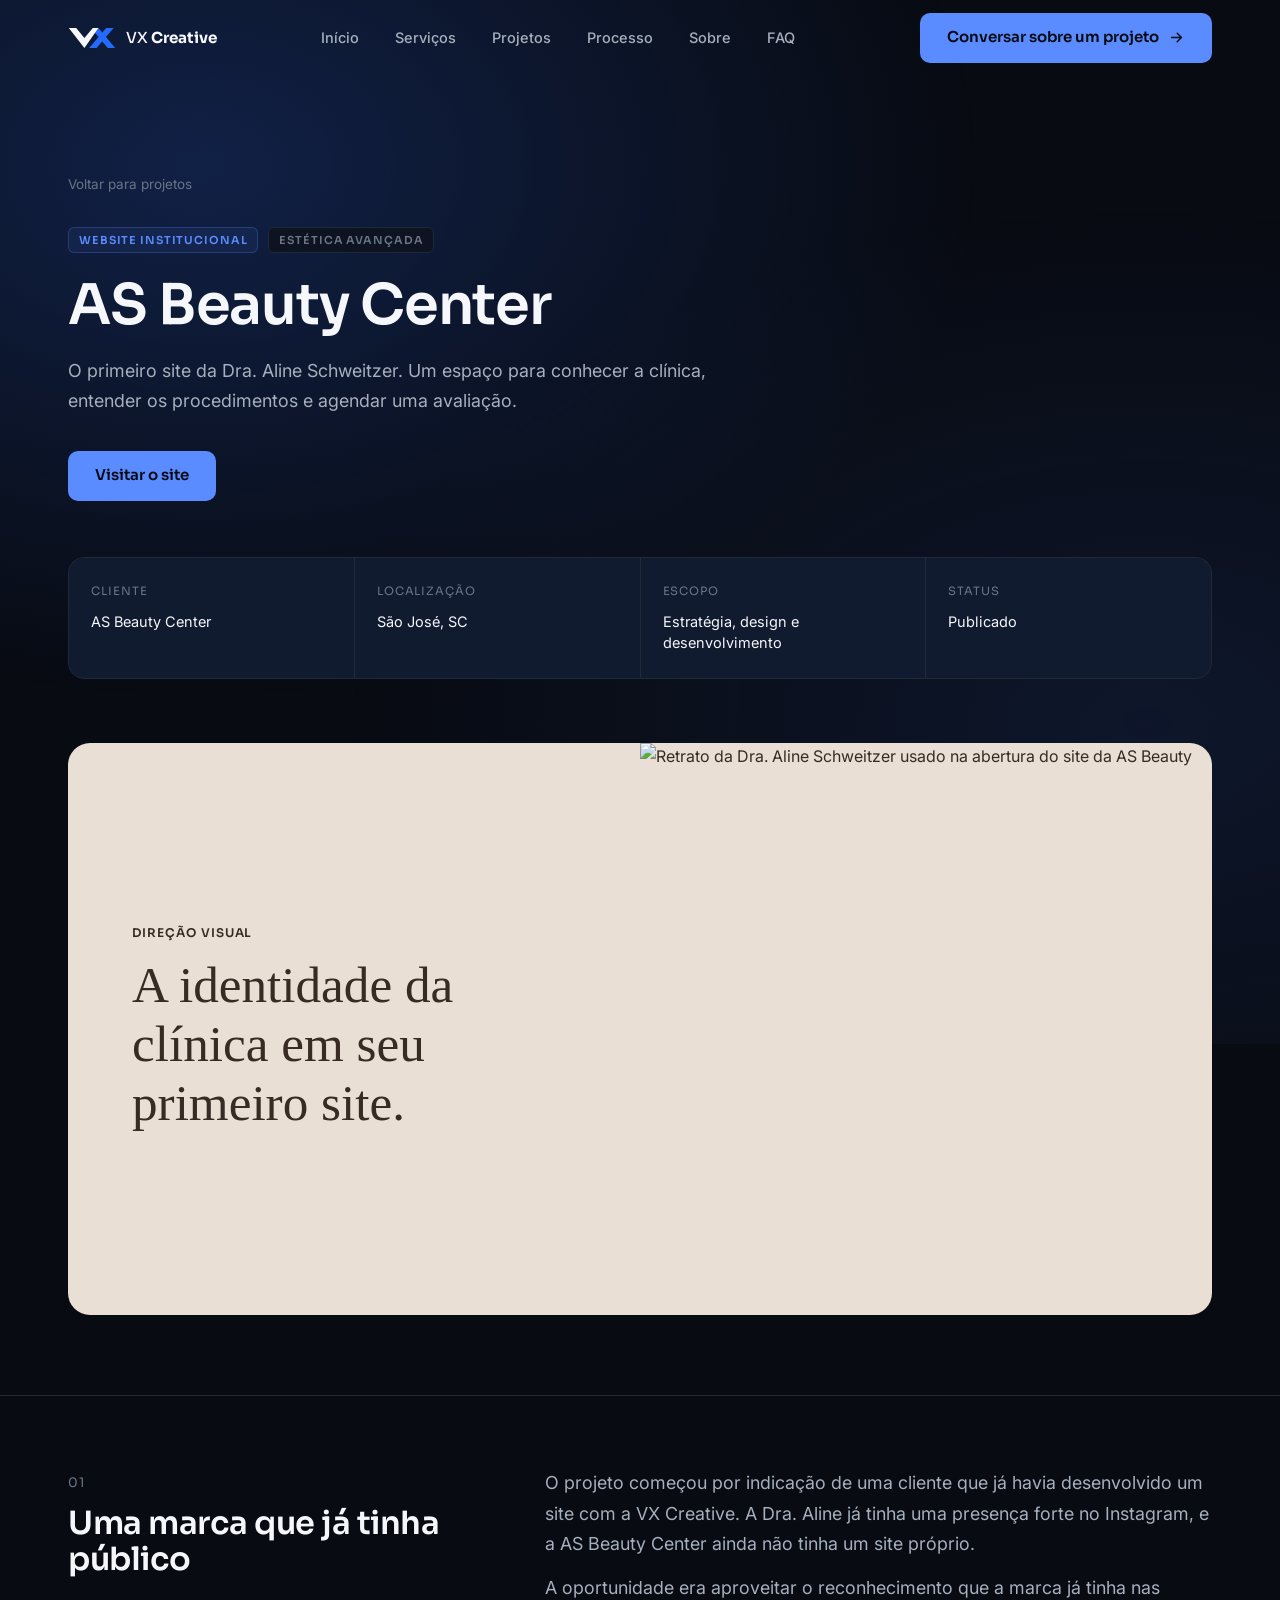
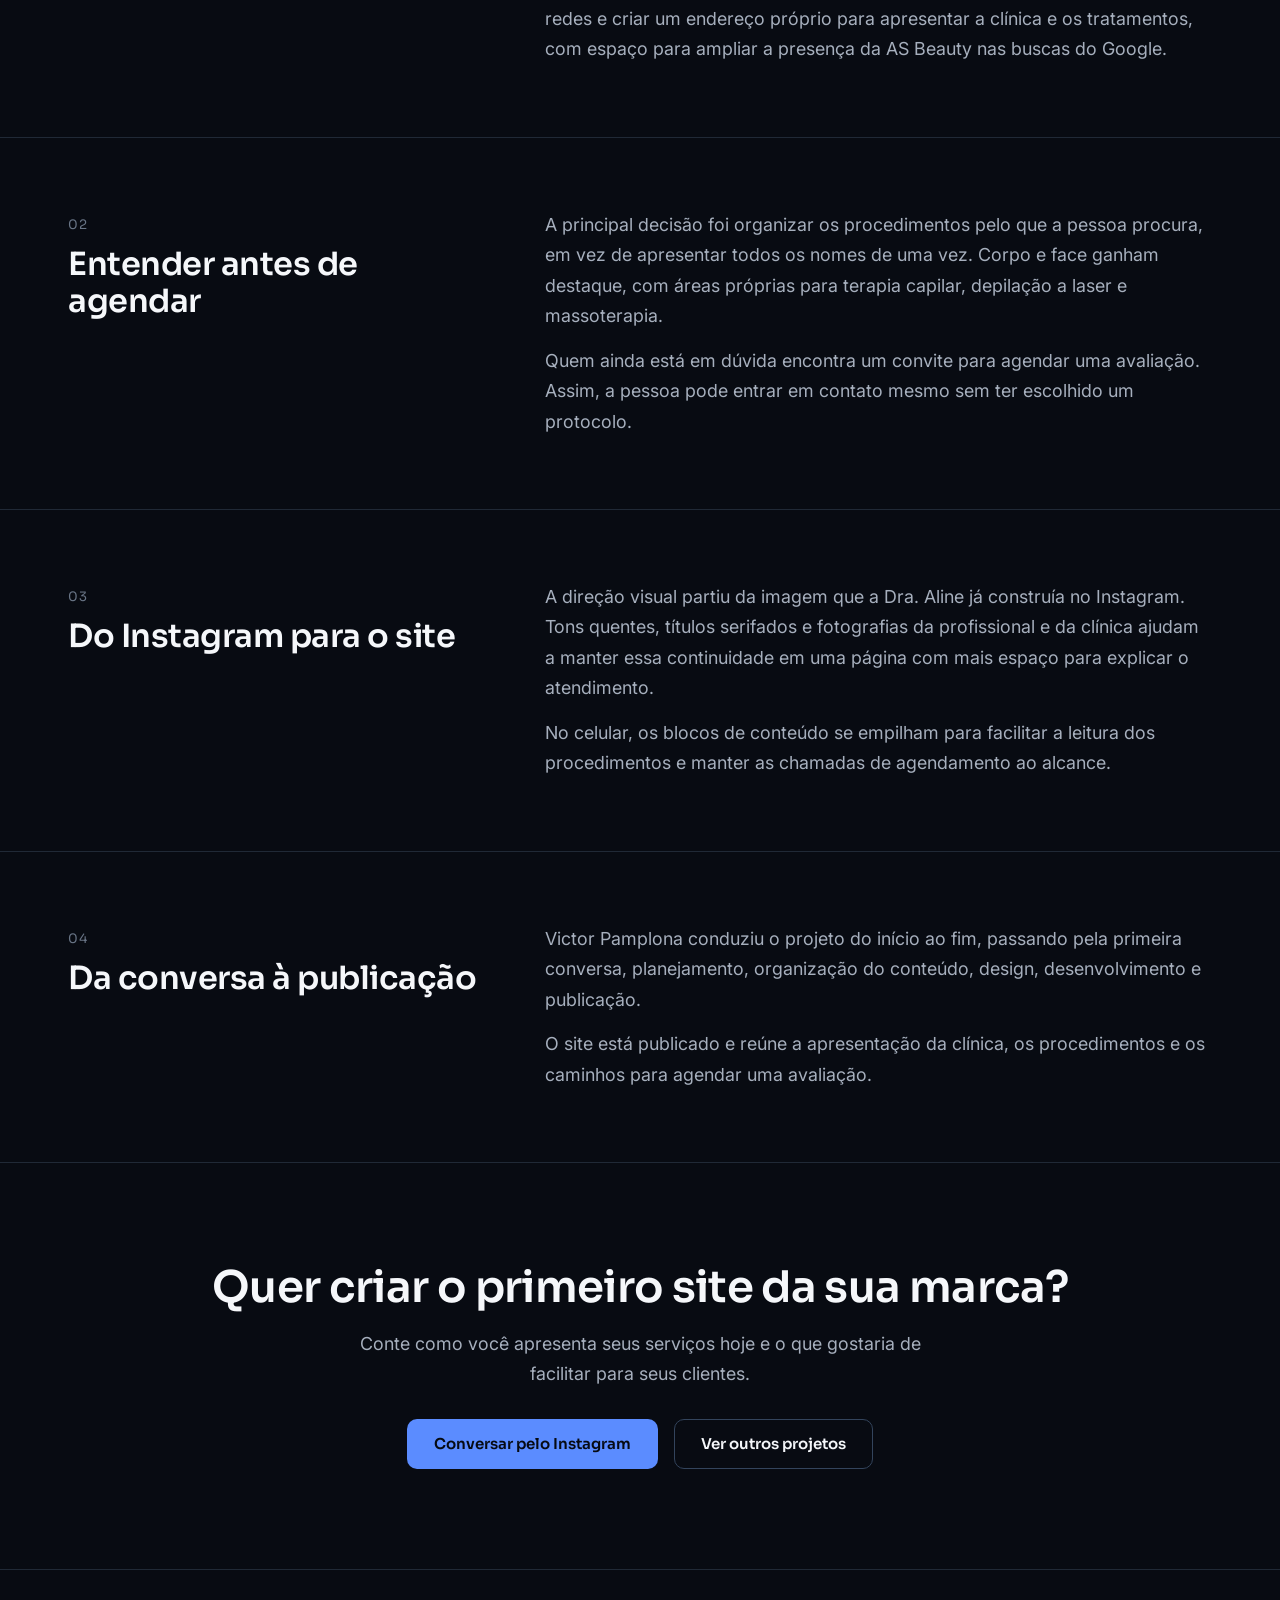
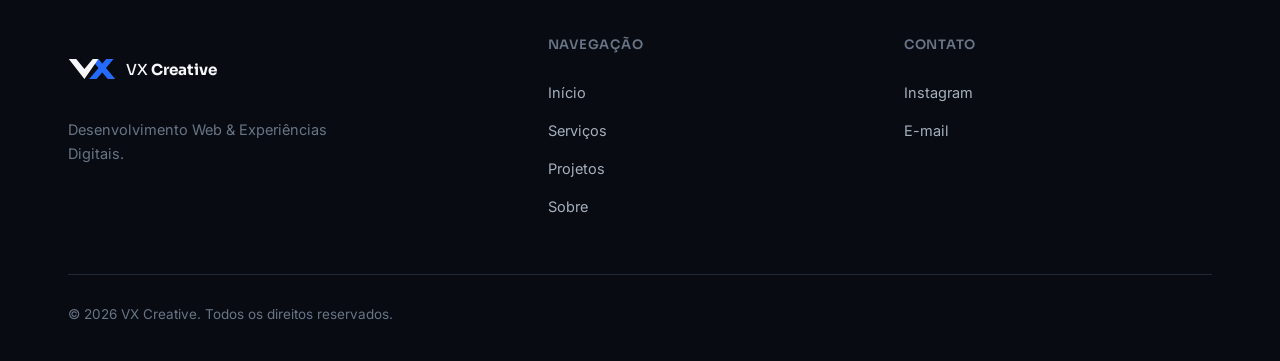
==== commit 351064d1: "Atualiza o status e a indicação no case da AS Beauty" ====
--- a/as-beauty.html
+++ b/as-beauty.html
@@ -67,7 +67,7 @@
         <div class="case-info__item"><div class="case-info__label">Cliente</div><div class="case-info__value">AS Beauty Center</div></div>
         <div class="case-info__item"><div class="case-info__label">Localização</div><div class="case-info__value">São José, SC</div></div>
         <div class="case-info__item"><div class="case-info__label">Escopo</div><div class="case-info__value">Estratégia, design e desenvolvimento</div></div>
-        <div class="case-info__item"><div class="case-info__label">Status</div><div class="case-info__value">Primeira versão no ar, em validação final</div></div>
+        <div class="case-info__item"><div class="case-info__label">Status</div><div class="case-info__value">Publicado</div></div>
       </div>
       <figure class="as-beauty-feature">
         <div class="as-beauty-feature__caption">
@@ -81,7 +81,7 @@
   <section class="case-section">
     <div class="container case-section__grid" data-reveal>
       <div><span class="case-section__num">01</span><h2>Uma marca que já tinha público</h2></div>
-      <div><p class="body-lg">O projeto começou por indicação de Vitória Pamplona, cliente da VX Creative. A Dra. Aline já tinha uma presença forte no Instagram, e a AS Beauty Center ainda não tinha um site próprio.</p>
+      <div><p class="body-lg">O projeto começou por indicação de uma cliente que já havia desenvolvido um site com a VX Creative. A Dra. Aline já tinha uma presença forte no Instagram, e a AS Beauty Center ainda não tinha um site próprio.</p>
         <p class="body-lg">A oportunidade era aproveitar o reconhecimento que a marca já tinha nas redes e criar um endereço próprio para apresentar a clínica e os tratamentos, com espaço para ampliar a presença da AS Beauty nas buscas do Google.</p></div>
     </div>
   </section>
@@ -103,7 +103,7 @@
     <div class="container case-section__grid" data-reveal>
       <div><span class="case-section__num">04</span><h2>Da conversa à publicação</h2></div>
       <div><p class="body-lg">Victor Pamplona conduziu o projeto do início ao fim, passando pela primeira conversa, planejamento, organização do conteúdo, design, desenvolvimento e publicação.</p>
-        <p class="body-lg">A primeira versão está publicada e passa pela validação final da cliente. A próxima etapa é ampliar o conteúdo do procedimento principal e incorporar os ajustes combinados com a Dra. Aline.</p></div>
+        <p class="body-lg">O site está publicado e reúne a apresentação da clínica, os procedimentos e os caminhos para agendar uma avaliação.</p></div>
     </div>
   </section>
   <section class="case-cta">
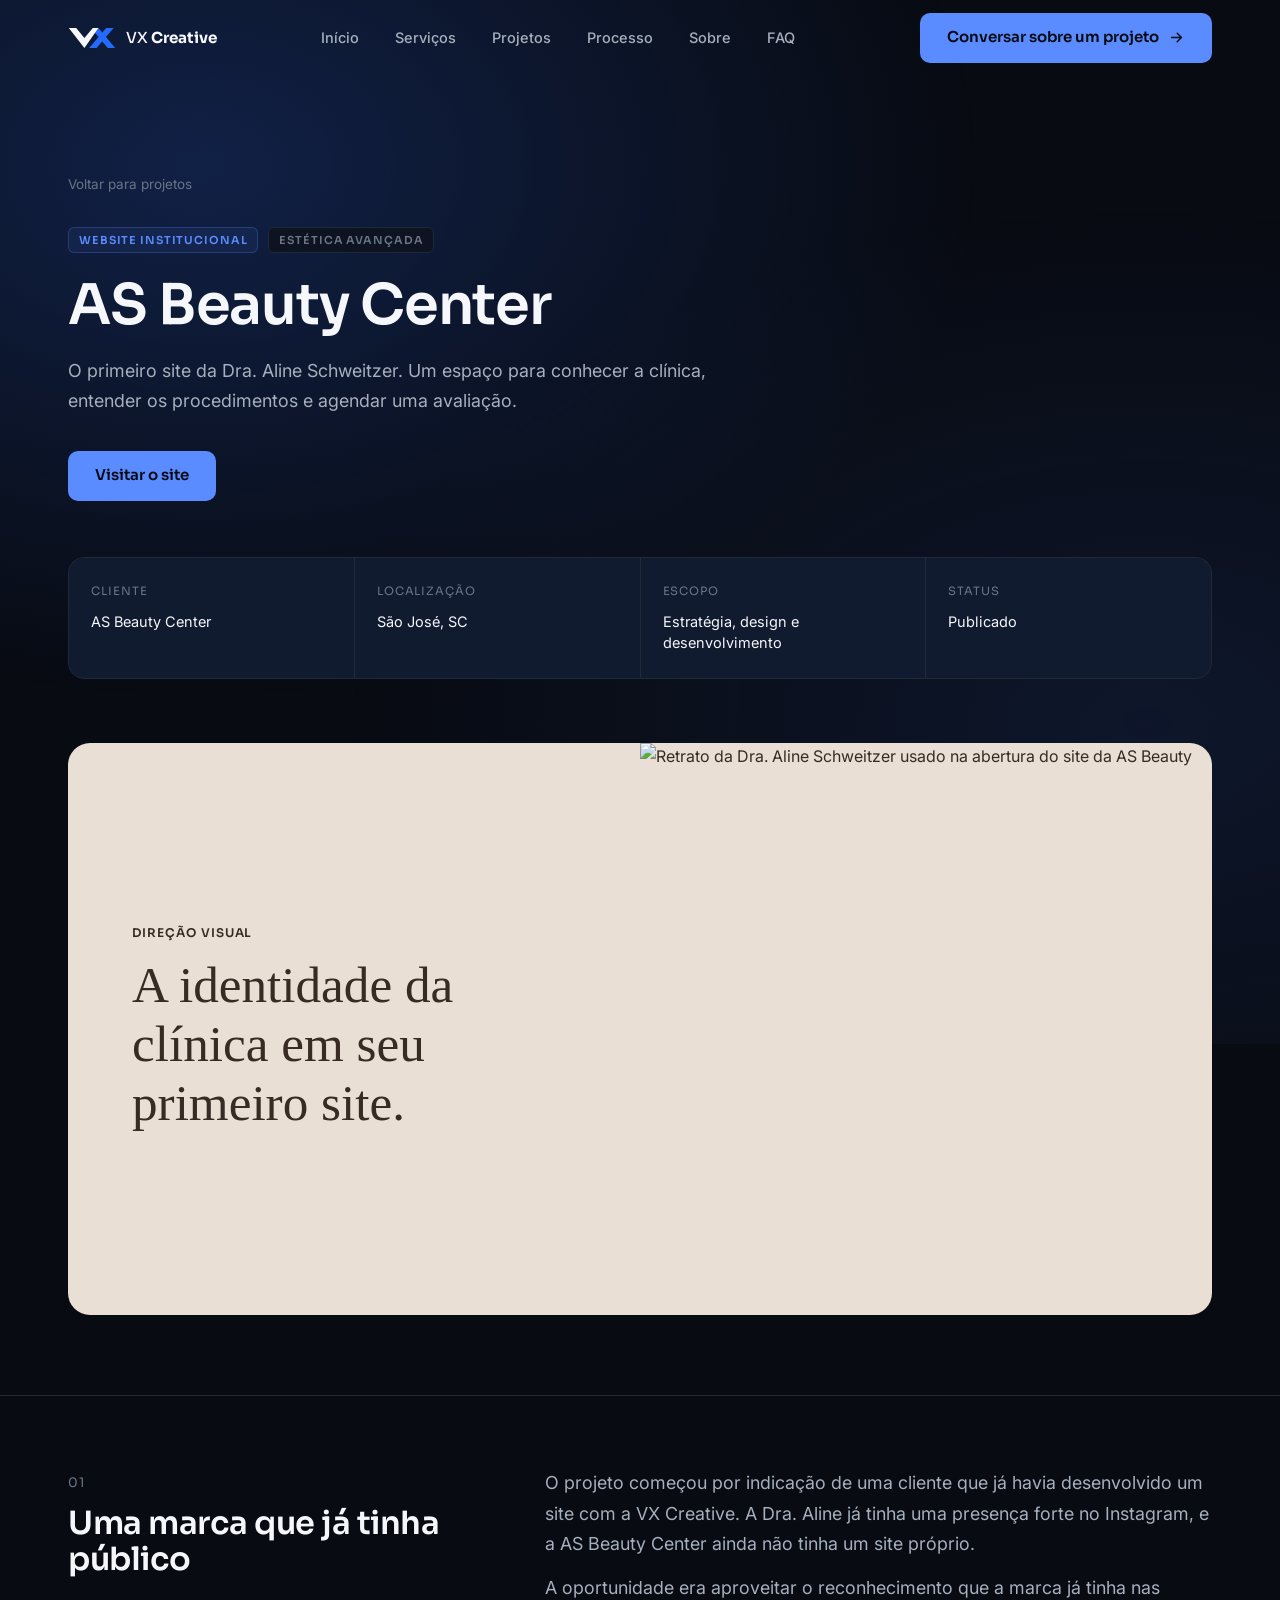
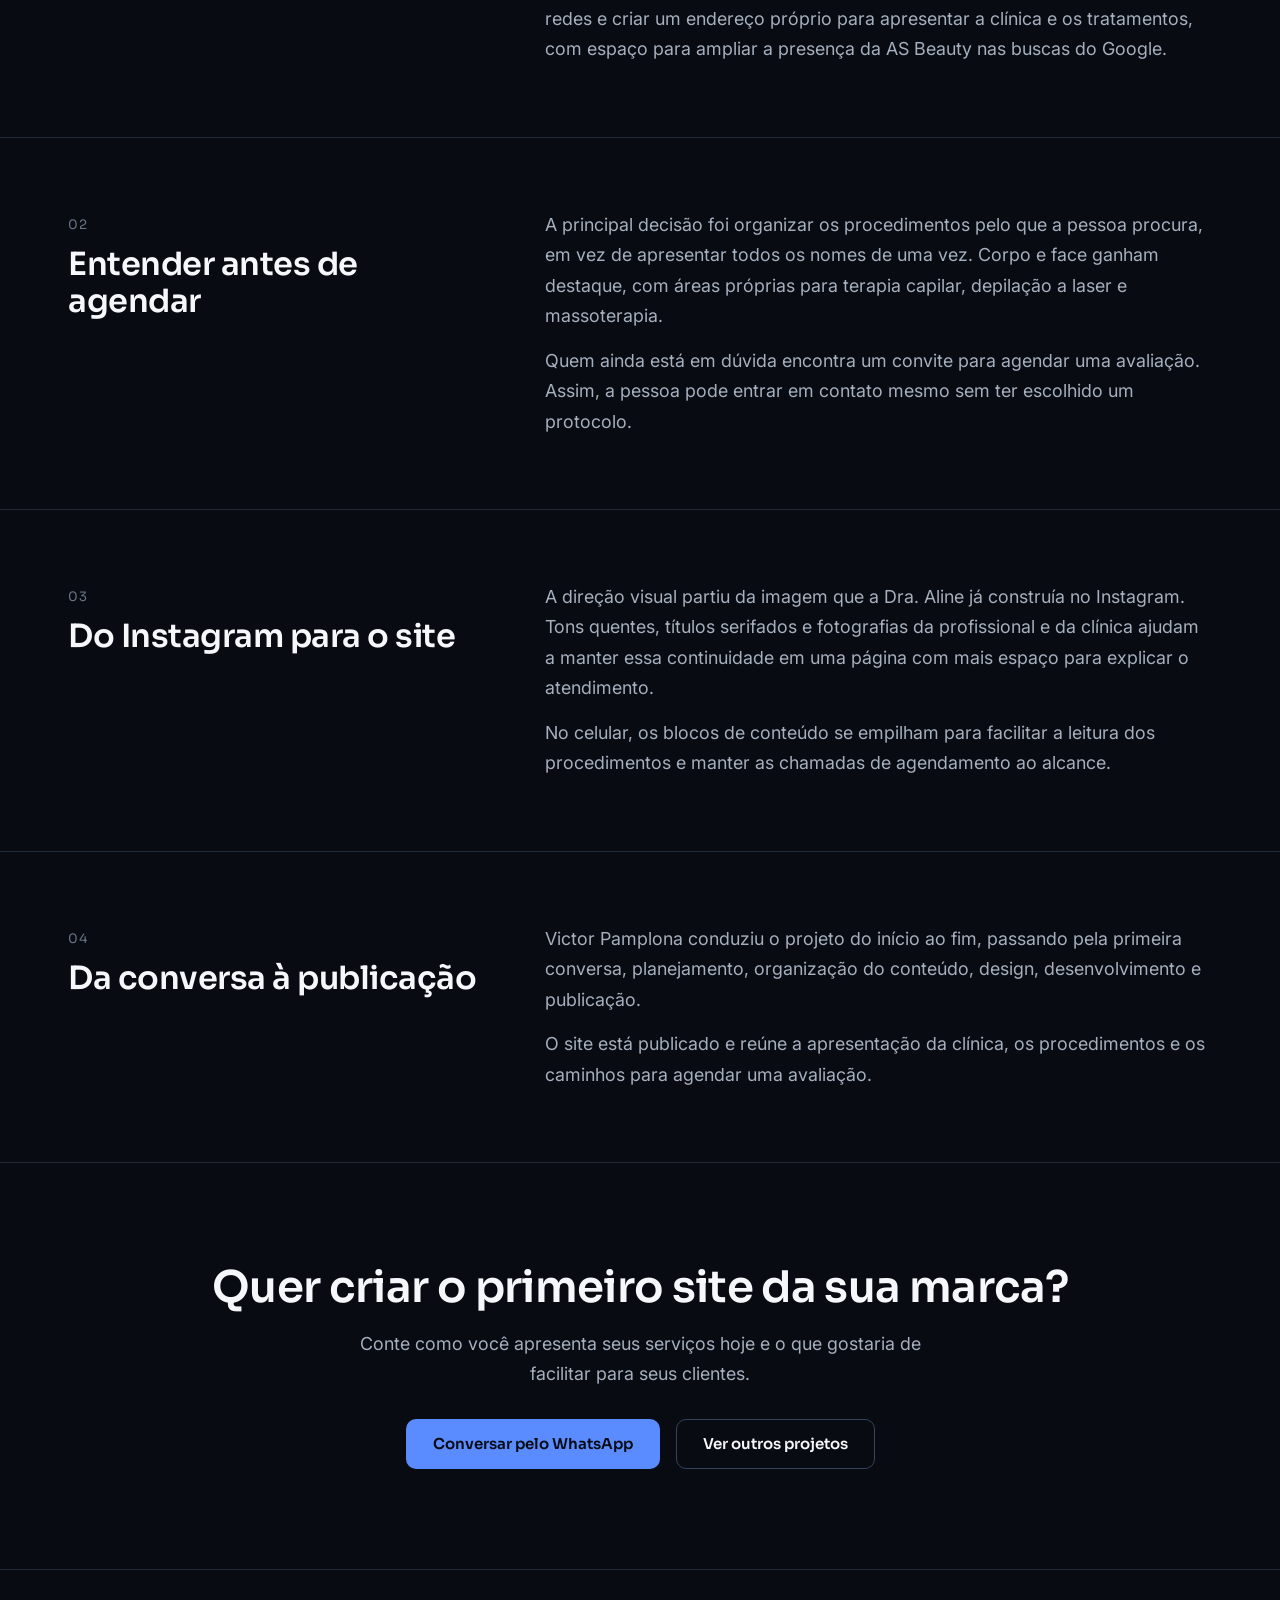
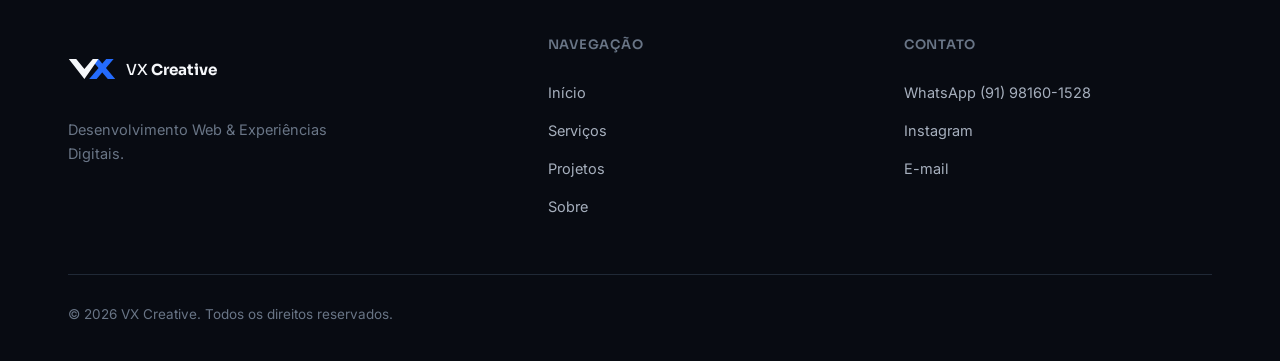
==== commit 0ba17c57: "Conecta os contatos da VX Creative ao WhatsApp Business" ====
--- a/as-beauty.html
+++ b/as-beauty.html
@@ -32,7 +32,7 @@
     </nav>
 
     <div class="navbar__cta">
-      <a href="https://www.instagram.com/vxcreative_/" target="_blank" rel="noopener noreferrer" class="btn btn-primary">
+      <a href="https://wa.me/5591981601528?text=Ol%C3%A1!%20Conheci%20a%20VX%20Creative%20pelo%20site%20e%20gostaria%20de%20conversar%20sobre%20um%20projeto." data-whatsapp target="_blank" rel="noopener noreferrer" class="btn btn-primary">
         <span>Conversar sobre um projeto</span>
         <svg width="16" height="16" viewBox="0 0 24 24" fill="none" stroke="currentColor" stroke-width="2" stroke-linecap="round" stroke-linejoin="round"><path d="M5 12h14M13 6l6 6-6 6"/></svg>
       </a>
@@ -50,7 +50,7 @@
   <a href="index.html#processo">Processo</a>
   <a href="index.html#sobre">Sobre</a>
   <a href="index.html#faq">FAQ</a>
-  <a href="https://www.instagram.com/vxcreative_/" target="_blank" rel="noopener noreferrer" class="btn btn-primary btn-block">Conversar sobre um projeto</a>
+  <a href="https://wa.me/5591981601528?text=Ol%C3%A1!%20Conheci%20a%20VX%20Creative%20pelo%20site%20e%20gostaria%20de%20conversar%20sobre%20um%20projeto." data-whatsapp target="_blank" rel="noopener noreferrer" class="btn btn-primary btn-block">Conversar sobre um projeto</a>
 </nav>
 
 <main id="conteudo-principal">
@@ -69,8 +69,8 @@
         <div class="case-info__item"><div class="case-info__label">Escopo</div><div class="case-info__value">Estratégia, design e desenvolvimento</div></div>
         <div class="case-info__item"><div class="case-info__label">Status</div><div class="case-info__value">Publicado</div></div>
       </div>
-      <figure class="as-beauty-feature">
-        <div class="as-beauty-feature__caption">
+      <figure class="case-feature">
+        <div class="case-feature__caption">
           <span>Direção visual</span>
           <p>A identidade da clínica em seu primeiro site.</p>
         </div>
@@ -109,9 +109,9 @@
   <section class="case-cta">
     <div class="container" data-reveal>
       <h2>Quer criar o primeiro site da sua marca?</h2>
-      <p class="body-lg as-beauty-cta-copy">Conte como você apresenta seus serviços hoje e o que gostaria de facilitar para seus clientes.</p>
+      <p class="body-lg case-feature-cta-copy">Conte como você apresenta seus serviços hoje e o que gostaria de facilitar para seus clientes.</p>
       <div class="case-cta__actions">
-        <a href="https://www.instagram.com/vxcreative_/" target="_blank" rel="noopener noreferrer" class="btn btn-primary">Conversar pelo Instagram</a>
+        <a href="https://wa.me/5591981601528?text=Ol%C3%A1!%20Conheci%20a%20VX%20Creative%20pelo%20site%20e%20gostaria%20de%20conversar%20sobre%20um%20projeto." data-whatsapp target="_blank" rel="noopener noreferrer" class="btn btn-primary">Conversar pelo WhatsApp</a>
         <a href="index.html#projetos" class="btn btn-secondary">Ver outros projetos</a>
       </div>
     </div>
@@ -138,6 +138,7 @@
       </div>
       <div class="footer__col">
         <h4>Contato</h4>
+        <a href="https://wa.me/5591981601528?text=Ol%C3%A1!%20Conheci%20a%20VX%20Creative%20pelo%20site%20e%20gostaria%20de%20conversar%20sobre%20um%20projeto." data-whatsapp>WhatsApp (91) 98160-1528</a>
         <a href="https://www.instagram.com/vxcreative_/" data-instagram>Instagram</a>
         <a href="#" data-email>E-mail</a>
       </div>
--- a/assets/css/style.css
+++ b/assets/css/style.css
@@ -1040,8 +1040,8 @@
 }
 
 
-/* Case AS Beauty Center */
-.as-beauty-feature {
+/* Abertura visual dos cases */
+.case-feature {
   display: grid;
   grid-template-columns: minmax(0, 1fr) minmax(0, 1fr);
   align-items: stretch;
@@ -1051,29 +1051,31 @@
   background: #e9dfd5;
   color: #382b24;
 }
-.as-beauty-feature__caption {
+.case-feature__caption {
   display: grid;
   align-content: center;
   gap: 16px;
   padding: clamp(24px, 5vw, 72px);
 }
-.as-beauty-feature__caption span {
+.case-feature__caption span {
   font: 600 .75rem var(--font-display);
   letter-spacing: .08em;
   text-transform: uppercase;
 }
-.as-beauty-feature__caption p {
+.case-feature__caption p {
   font: 500 clamp(1.6rem, 4vw, 3.6rem)/1.15 Georgia, serif;
 }
-.as-beauty-feature img {
+.case-feature img {
   width: 100%;
   height: auto;
   aspect-ratio: 1 / 1;
   object-fit: cover;
   object-position: center 24%;
 }
-.as-beauty-cta-copy { max-width: 36rem; margin: 16px auto 0; }
+.case-feature-cta-copy { max-width: 36rem; margin: 16px auto 0; }
 @media (max-width: 560px) {
-  .as-beauty-feature { grid-template-columns: 1fr; }
-  .as-beauty-feature img { aspect-ratio: 4 / 3; }
-}
+  .case-feature { grid-template-columns: 1fr; }
+  .case-feature img { aspect-ratio: 4 / 3; }
+}
+
+.case-feature--siglena { background: #e3e4db; color: #29352b; }
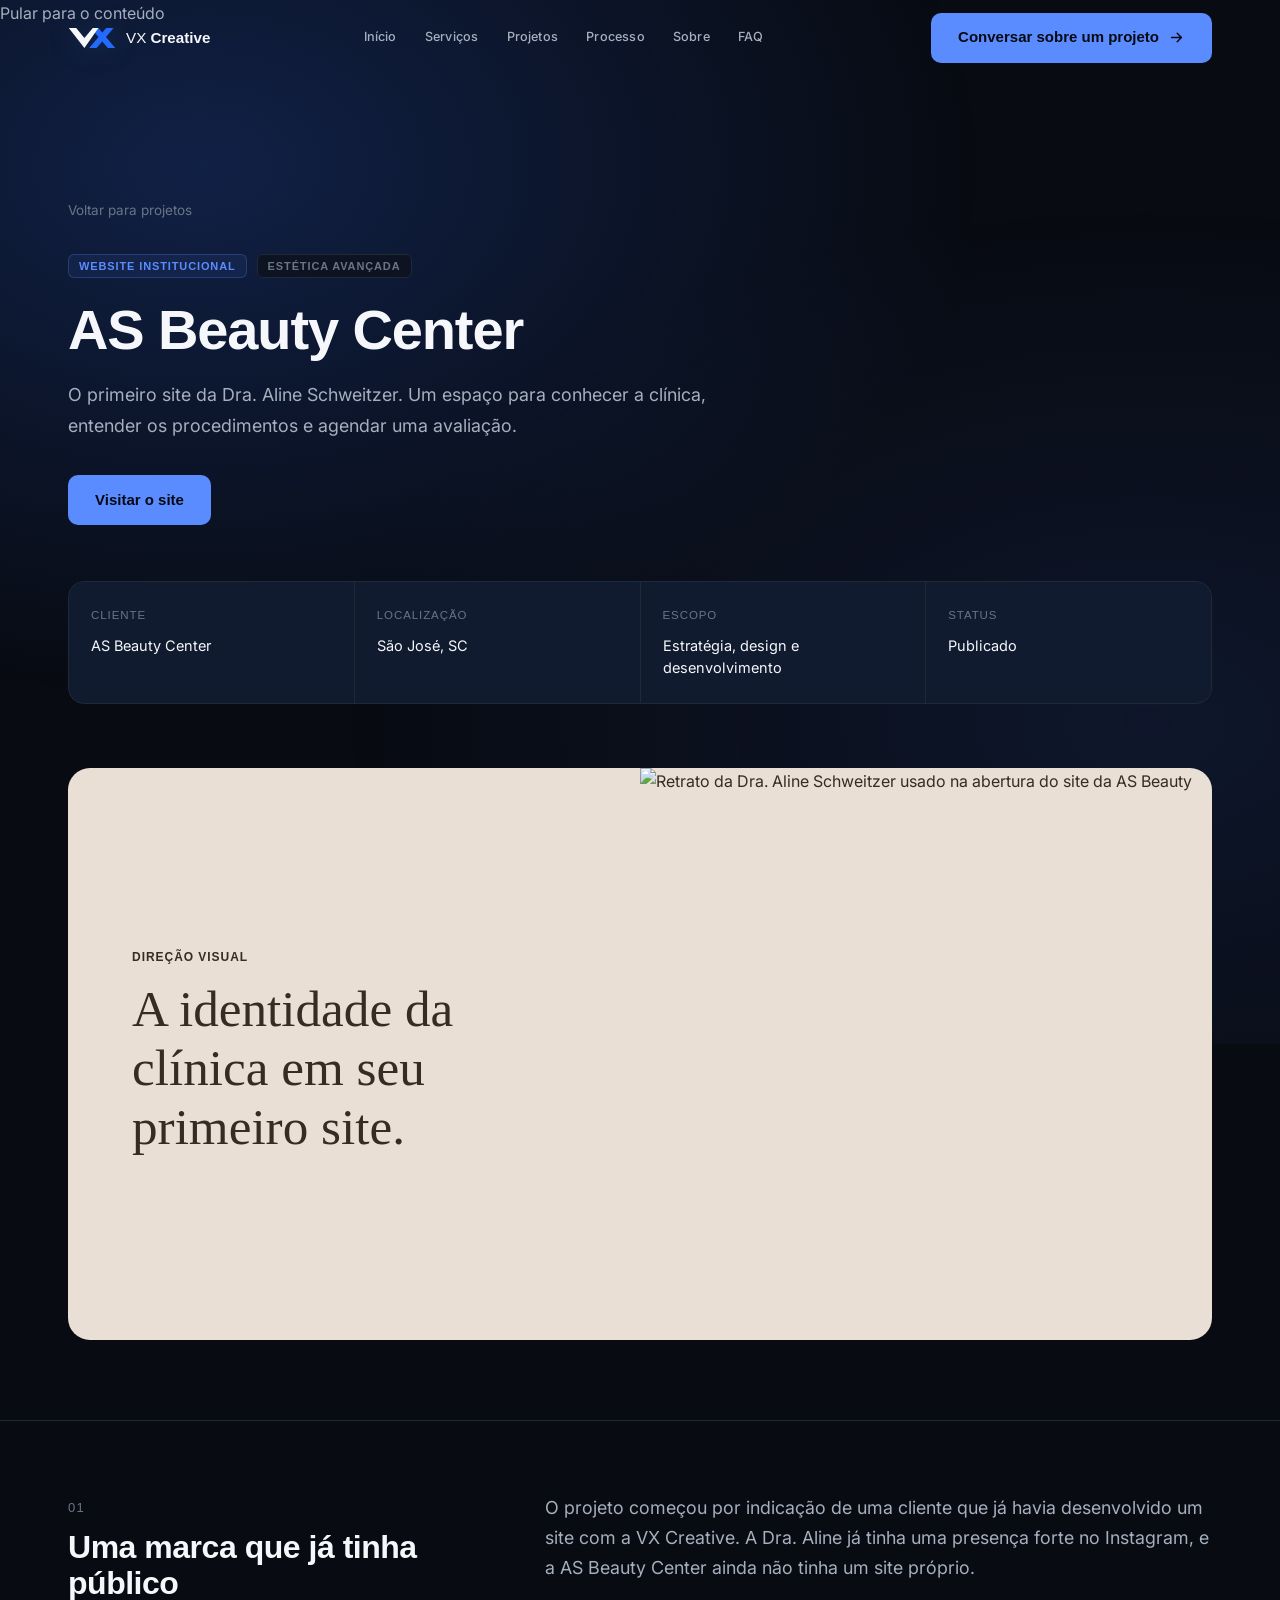
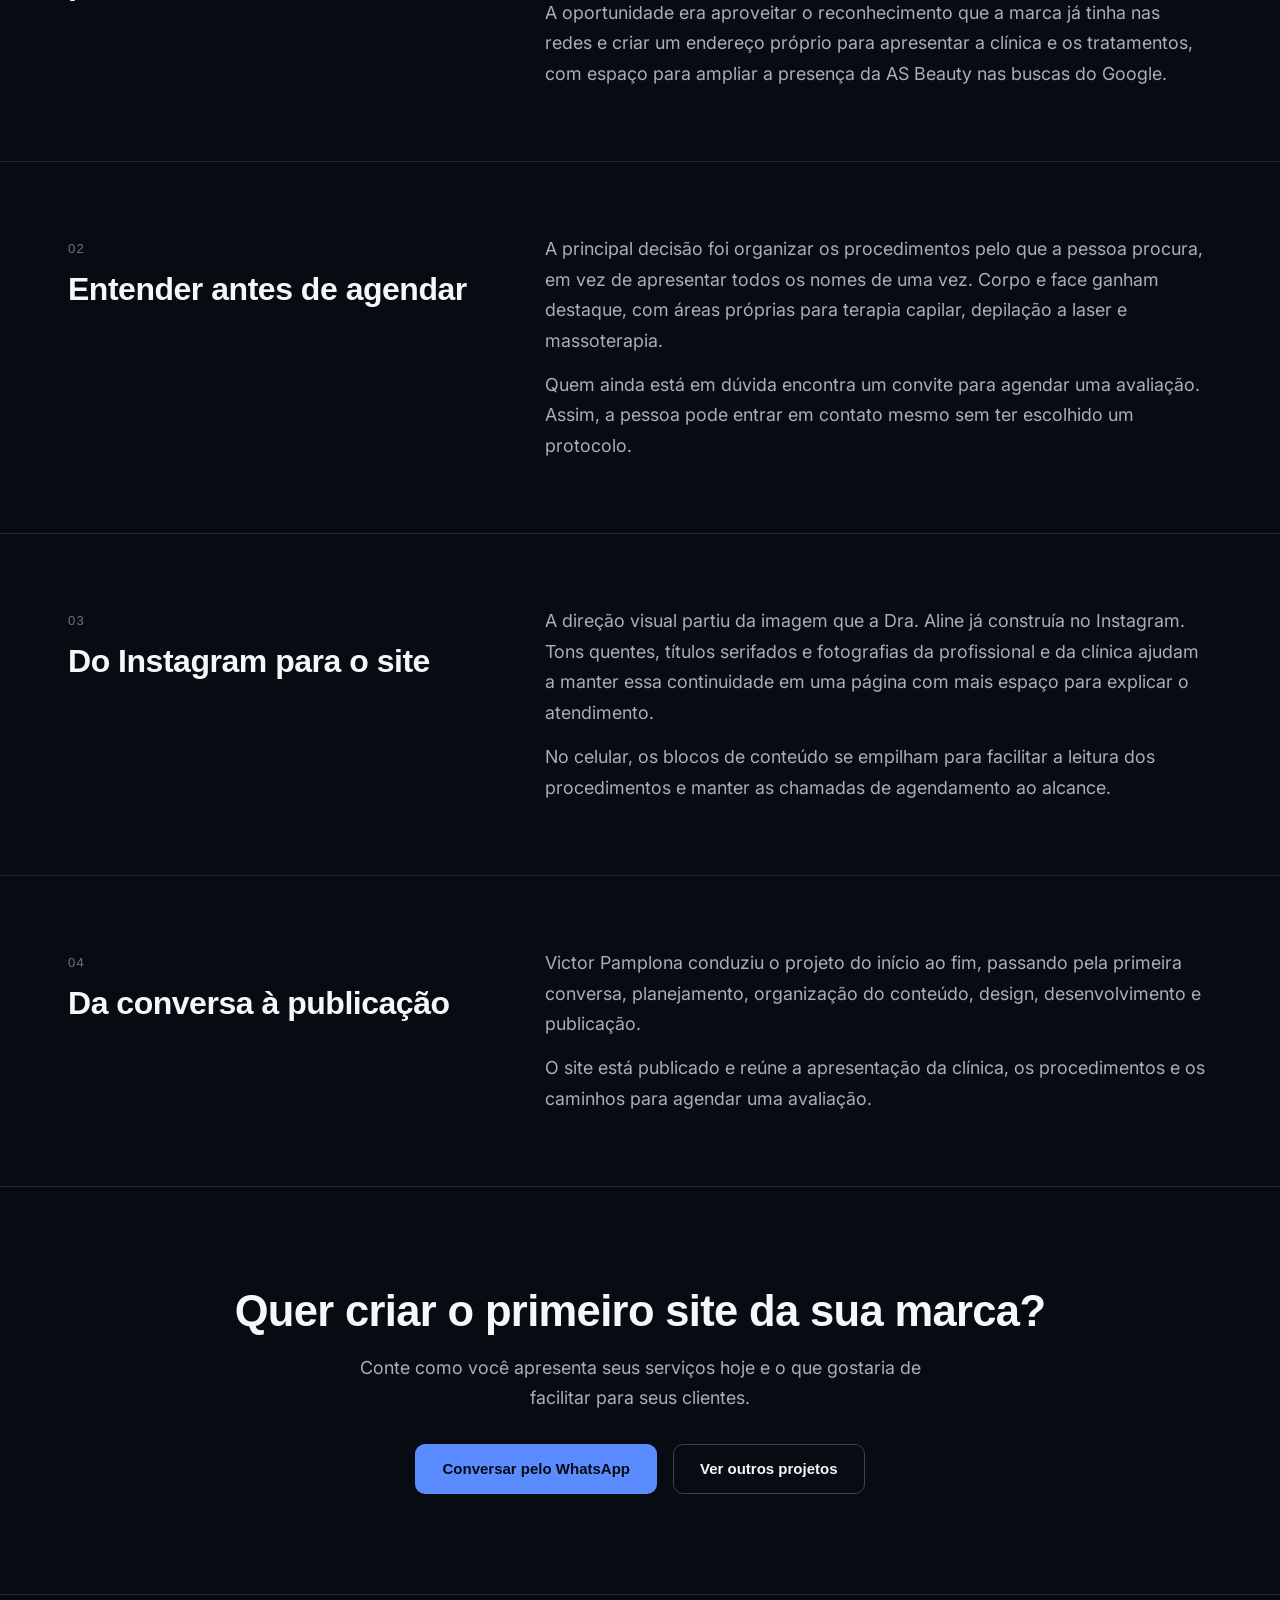
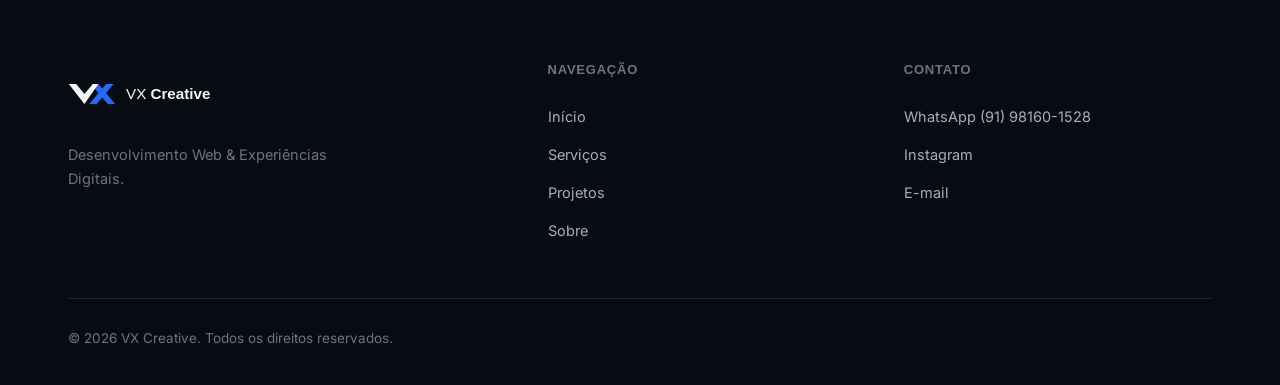
==== commit d034a075: "audit: canonical metadata, structured data, accessible skip navigation and image sizing" ====
--- a/as-beauty.html
+++ b/as-beauty.html
@@ -10,16 +10,34 @@
 
 <link rel="preconnect" href="https://fonts.googleapis.com">
 <link rel="preconnect" href="https://fonts.gstatic.com" crossorigin>
-<link rel="stylesheet" href="https://fonts.googleapis.com/css2?family=Sora:wght@500;600;700&family=Inter:wght@400;500;600&display=swap">
+<link rel="stylesheet" href="https://fonts.googleapis.com/css2?family=Space+Grotesk:wght@500;600;700&family=Inter:wght@400;500;600&display=swap">
 <link rel="stylesheet" href="assets/css/style.css">
+<link rel="canonical" href="https://victorpamplona.vercel.app/as-beauty.html">
+<meta property="og:url" content="https://victorpamplona.vercel.app/as-beauty.html">
+<meta property="og:site_name" content="VX Creative">
+<meta name="twitter:card" content="summary">
+<script type="application/ld+json">
+{
+ "@context":"https://schema.org",
+ "@type":"CreativeWork",
+ "name":"AS Beauty Center | Case da VX Creative",
+ "description":"Conheça o primeiro site da AS Beauty Center, criado pela VX Creative para apresentar os procedimentos da Dra. Aline Schweitzer e facilitar o agendamento.",
+ "url":"https://victorpamplona.vercel.app/as-beauty.html",
+ "publisher":{"@type":"Organization","name":"VX Creative","url":"https://victorpamplona.vercel.app/"}
+}
+</script>
+<meta property="og:type" content="article">
+<meta property="og:title" content="AS Beauty Center | Case da VX Creative">
+<meta property="og:description" content="Conheça o primeiro site da AS Beauty Center, criado pela VX Creative para apresentar os procedimentos da Dra. Aline Schweitzer e facilitar o agendamento.">
 </head>
 <body>
+<a class="vx-skip-link" href="#conteudo-principal">Pular para o conteúdo</a>
 
 <!-- ============ NAVBAR ============ -->
 <header class="navbar is-scrolled" id="navbar">
   <div class="container navbar__inner">
     <a href="index.html#topo" class="navbar__logo" aria-label="VX Creative, início">
-      <img src="assets/branding/monograma-vx.svg" alt="" width="48" height="22"><span>VX <strong>Creative</strong></span>
+      <img decoding="async" src="assets/branding/monograma-vx.svg" alt="" width="48" height="22"><span>VX <strong>Creative</strong></span>
     </a>
 
     <nav class="navbar__links" aria-label="Navegação principal">
@@ -36,7 +54,7 @@
         <span>Conversar sobre um projeto</span>
         <svg width="16" height="16" viewBox="0 0 24 24" fill="none" stroke="currentColor" stroke-width="2" stroke-linecap="round" stroke-linejoin="round"><path d="M5 12h14M13 6l6 6-6 6"/></svg>
       </a>
-      <button class="navbar__burger" id="burger" aria-label="Abrir menu" aria-expanded="false">
+      <button class="navbar__burger" id="burger" type="button" aria-controls="mobileMenu" aria-label="Abrir menu" aria-expanded="false">
         <svg viewBox="0 0 24 24" fill="none" stroke="currentColor" stroke-width="2" stroke-linecap="round" stroke-linejoin="round"><path d="M4 6h16M4 12h16M4 18h16"/></svg>
       </button>
     </div>
@@ -74,7 +92,7 @@
           <span>Direção visual</span>
           <p>A identidade da clínica em seu primeiro site.</p>
         </div>
-        <img src="https://as-beauty-two.vercel.app/assets/hero-aline.webp" alt="Retrato da Dra. Aline Schweitzer usado na abertura do site da AS Beauty" width="900" height="1200">
+        <img decoding="async" src="https://as-beauty-two.vercel.app/assets/hero-aline.webp" alt="Retrato da Dra. Aline Schweitzer usado na abertura do site da AS Beauty" width="900" height="1200">
       </figure>
     </div>
   </section>
@@ -125,7 +143,7 @@
     <div class="footer__top">
       <div>
         <a href="index.html#topo" class="footer__logo" aria-label="VX Creative, início">
-          <img src="assets/branding/monograma-vx.svg" alt="" width="48" height="22"><span>VX <strong>Creative</strong></span>
+          <img decoding="async" src="assets/branding/monograma-vx.svg" alt="" width="48" height="22"><span>VX <strong>Creative</strong></span>
         </a>
         <p class="footer__desc small">Desenvolvimento Web &amp; Experiências Digitais.</p>
       </div>
@@ -149,6 +167,6 @@
   </div>
 </footer>
 
-<script src="assets/js/script.js"></script>
+<script src="assets/js/script.js" defer></script>
 </body>
 </html>
--- a/assets/css/style.css
+++ b/assets/css/style.css
@@ -1079,3 +1079,400 @@
 }
 
 .case-feature--siglena { background: #e3e4db; color: #29352b; }
+
+
+/* ==========================================================================
+   VX CREATIVE — Editorial direction / hero + selected projects
+   Scoped to homepage sections. Existing SVG entry and native swipe JS retained.
+   ========================================================================== */
+.hero {
+  min-height: min(860px, 100svh);
+  padding: clamp(152px, 16vw, 218px) 0 34px;
+  display: flex;
+  flex-direction: column;
+  justify-content: space-between;
+  background: radial-gradient(ellipse at 78% 42%, rgba(17,76,166,.15), transparent 54%);
+}
+.hero::before { top: 5%; right: -11%; width: min(67vw, 920px); height: min(67vw, 920px); background: radial-gradient(circle, rgba(28,107,240,.17), transparent 66%); }
+.hero__grid { grid-template-columns: minmax(0, 1.13fr) minmax(0, .87fr); gap: clamp(30px, 6vw, 90px); }
+.hero__content { max-width: 760px; }
+.hero__eyebrow { letter-spacing: .19em; color: #b1c4e2; font-size: 11px; }
+.hero h1 { font-size: clamp(3.15rem, 5.55vw, 6.2rem); line-height: 1.035; letter-spacing: -.065em; text-wrap: balance; }
+.hero__title-accent { color: #78a9fb; }
+.hero__sub { margin: 30px 0 36px; max-width: 560px; line-height: 1.7; }
+.hero__actions { gap: 20px; }
+.hero__micro { margin-top: 48px; color: var(--text-tertiary); font-size: .82rem; gap: 14px; }
+.hero__micro-line { width: 24px; height: 1px; flex: none; background: var(--blue); }
+.hero .vx-hero-mark { min-height: 460px; padding: 30px 0; border: 0; background: transparent; overflow: visible; }
+.hero .vx-hero-mark::before { background-image: none; }
+.hero .vx-hero-symbol { width: min(98%, 560px); filter: drop-shadow(0 20px 56px rgba(19,106,250,.27)); }
+.hero .vx-hero-mark .vx-signature { display: none; }
+.hero__bottom { display:flex; justify-content:space-between; gap:20px; align-items:center; padding-top: clamp(45px, 7vw, 94px); }
+.hero__bottom span, .hero__bottom a { font: 500 .69rem/1.5 var(--font-display); letter-spacing: .19em; text-transform:uppercase; color: #a3b1c7; }
+.hero__bottom a { display:inline-flex; align-items:center; gap:16px; text-decoration:none; transition:color .2s ease; }
+.hero__bottom a:hover, .hero__bottom a:focus-visible { color: #fff; }
+.hero__bottom a span { font-size: 1.35rem; color: #76a7fb; }
+.vx-projects { background: rgba(9,15,26,.86); border-top: 1px solid rgba(128,160,216,.16); border-bottom: 1px solid var(--border); overflow:hidden; }
+.vx-projects .section-head { max-width: 880px; margin-bottom: clamp(40px, 6vw, 76px); }
+.vx-projects .section-head h2 { font-size: clamp(2.6rem,5.4vw,5.6rem); letter-spacing: -.06em; line-height: 1.06; }
+.vx-projects .section-head h2 em { font-style: normal; color: #7caafb; }
+.vx-projects .section-head p { margin-top: 22px; max-width: 600px; }
+.vx-projects .projects-carousel__viewport { border-radius: 0; }
+.vx-projects .projects-carousel__track { gap: clamp(18px, 2.7vw, 36px); }
+.vx-projects .project-card--carousel {
+  position:relative; flex-basis: min(100%, 1090px);
+  grid-template-columns: minmax(0, 1.08fr) minmax(0, .92fr);
+  background: #0d1522; border: 1px solid rgba(133,165,222,.17); border-radius: 6px;
+  transform:none; transition: border-color .3s ease;
+}
+.vx-projects .project-card--carousel:hover { transform:none; border-color: rgba(119,168,255,.54); }
+.vx-projects .project-card__number { position:absolute; z-index:3; top:26px; left:28px; font:600 .7rem var(--font-display); letter-spacing:.18em; color:#fff; text-shadow:0 2px 12px #000; }
+.vx-projects .project-card__visual { min-height: 480px; padding:0; border-right:0; background:#101a2a; }
+.vx-projects .vx-project-cover { width:100%; height:100%; aspect-ratio:auto; border-radius:0; grid-template-columns: 1fr 52%; }
+.vx-projects .vx-project-cover span { font-size:clamp(1.65rem,2.9vw,3.2rem); padding:clamp(26px,4vw,54px); line-height:1.06; letter-spacing:-.045em; }
+.vx-projects .vx-project-cover img { height:100%; min-height:480px; object-fit:cover; }
+.vx-projects .project-card__body { padding:clamp(36px,4.6vw,68px); display:flex; flex-direction:column; justify-content:center; }
+.vx-projects .project-card__body h3 { font-size:clamp(2rem,3.1vw,3.3rem); line-height:1.12; letter-spacing:-.047em; }
+.vx-projects .project-card__desc { max-width:370px; line-height:1.75; }
+.vx-projects .project-card__footer { margin-top:36px; }
+.vx-projects .project-card__link { font-weight:600; }
+.vx-projects .projects-carousel__controls { justify-content:flex-end; gap:20px; }
+.vx-projects .projects-carousel__hint { text-align:right; }
+@media (min-width: 900px) {
+  .vx-projects .project-card--carousel:nth-child(even) .project-card__visual { order:2; }
+  .vx-projects .project-card--carousel:nth-child(even) .project-card__body { order:1; }
+  .vx-projects .project-card--carousel:nth-child(even) .project-card__number { left:auto; right:28px; }
+}
+@media (max-width: 1024px) {
+  .hero { min-height:auto; padding-top: 145px; }
+  .hero__grid { gap: 24px; }
+  .hero h1 { font-size:clamp(2.8rem,5.7vw,4.5rem); }
+  .hero .vx-hero-mark { min-height:320px; }
+  .vx-projects .project-card__visual { min-height:360px; }
+  .vx-projects .vx-project-cover img { min-height:360px; }
+}
+@media (max-width: 760px) {
+  .hero { padding-top: 126px; padding-bottom:28px; }
+  .hero__grid { grid-template-columns:1fr; gap:24px; }
+  .hero h1 { font-size:clamp(2.7rem,10vw,4.5rem); }
+  .hero__sub { margin: 24px 0 30px; }
+  .hero__micro { margin-top:30px; }
+  .hero .vx-hero-mark { min-height:220px; padding:8px 0; }
+  .hero .vx-hero-symbol { width:min(74%,320px); }
+  .hero__bottom { padding-top:16px; }
+  .hero__bottom span, .hero__bottom a { font-size:.58rem; letter-spacing:.11em; }
+  .vx-projects .project-card--carousel { flex-basis: 88%; display:flex; flex-direction:column; }
+  .vx-projects .project-card__visual { min-height:0; aspect-ratio: 4 / 3; }
+  .vx-projects .vx-project-cover { min-height:0; height:100%; }
+  .vx-projects .vx-project-cover img { min-height:0; height:100%; }
+  .vx-projects .vx-project-cover span { font-size:clamp(1.3rem,4.5vw,2rem); padding:18px; }
+  .vx-projects .project-card__body { padding:26px 22px 30px; }
+  .vx-projects .project-card__body h3 { font-size:clamp(1.65rem,6vw,2.2rem); }
+  .vx-projects .project-card__number { top:18px; left:18px; }
+  .vx-projects .project-card__footer { margin-top:22px; }
+}
+@media (max-width: 440px) {
+  .hero__bottom { align-items:flex-start; }
+  .hero__bottom a { max-width:140px; text-align:right; }
+  .vx-projects .project-card--carousel { flex-basis: 91%; }
+  .vx-projects .project-card__body { padding:24px 19px; }
+}
+@media (prefers-reduced-motion: reduce) {
+  .hero .vx-hero-symbol, .vx-projects .project-card--carousel { transition:none; animation:none; }
+}
+
+
+/* Editorial phase II — services and process */
+.vx-services { background: #090e18; border-top: 1px solid rgba(133,165,222,.13); }
+.vx-services__heading, .vx-process__intro { display:grid; grid-template-columns: minmax(0, 1.25fr) minmax(0, .65fr); gap:clamp(24px,6vw,110px); align-items:end; margin-bottom:clamp(48px,7vw,94px); }
+.vx-services__heading h2, .vx-process__intro h2 { font-size:clamp(2.7rem,5.3vw,5.7rem); line-height:1.08; letter-spacing:-.065em; max-width:850px; }
+.vx-services__heading h2 em, .vx-process__intro h2 em { font-style:normal; color:#80aafb; }
+.vx-services__heading p, .vx-process__intro p { font-size:clamp(1rem,1.35vw,1.2rem); line-height:1.7; color:var(--text-secondary); }
+.vx-services__list { border-top:1px solid rgba(180,202,238,.25); }
+.vx-service { display:grid; grid-template-columns:70px minmax(0,1fr) auto; align-items:center; gap:clamp(16px,3vw,44px); border-bottom:1px solid rgba(180,202,238,.19); padding:clamp(30px,4vw,52px) 0; transition:padding .3s ease,background .3s ease; }
+.vx-service__index { font:500 .76rem var(--font-display); letter-spacing:.14em; color:#83aef5; align-self:start; padding-top:9px; }
+.vx-service__copy h3 { font-size:clamp(1.65rem,3vw,3.3rem); line-height:1.12; letter-spacing:-.055em; margin:0 0 14px; }
+.vx-service__copy p { max-width:620px; line-height:1.65; color:var(--text-secondary); }
+.vx-service__action { display:inline-flex; align-items:center; gap:18px; color:var(--title); text-decoration:none; font-size:.85rem; font-weight:600; white-space:nowrap; border-bottom:1px solid rgba(130,171,237,.42); padding:10px 0; transition:color .2s ease,border-color .2s ease; }
+.vx-service__action svg { color:#85b4ff; transition:transform .2s ease; }
+.vx-service__action:hover,.vx-service__action:focus-visible { color:#91bbff; border-color:#91bbff; }
+.vx-service__action:hover svg,.vx-service__action:focus-visible svg { transform:translate(3px,-3px); }
+.vx-process { border-top:1px solid rgba(133,165,222,.13); background:radial-gradient(ellipse at 90% 10%,rgba(42,93,188,.10),transparent 54%),#0b111c; }
+.vx-process__intro { margin-bottom:clamp(40px,5vw,72px); }
+.vx-process__steps { display:grid; grid-template-columns:repeat(4,minmax(0,1fr)); border-top:1px solid rgba(180,202,238,.23); }
+.vx-process__step { padding:clamp(28px,3vw,48px) clamp(18px,2.7vw,40px) 40px 0; min-width:0; }
+.vx-process__step:not(:first-child) { border-left:1px solid rgba(180,202,238,.19); padding-left:clamp(18px,2.7vw,40px); }
+.vx-process__step > span { display:block; color:#84aef2; letter-spacing:.13em; text-transform:uppercase; font:500 .7rem var(--font-display); margin-bottom:clamp(50px,5vw,84px); }
+.vx-process__step h3 { font-size:clamp(1.35rem,2.1vw,2.25rem); line-height:1.13; letter-spacing:-.04em; margin-bottom:18px; }
+.vx-process__step p { color:var(--text-secondary); line-height:1.7; font-size:.94rem; }
+.vx-process__footer { display:flex; justify-content:space-between; align-items:center; gap:24px; border-top:1px solid rgba(180,202,238,.22); padding-top:32px; margin-top:clamp(20px,4vw,54px); }
+.vx-process__footer > span { font:500 clamp(1.1rem,2vw,1.6rem) var(--font-display); }
+@media (max-width:900px) {
+  .vx-services__heading,.vx-process__intro { grid-template-columns:1fr; gap:22px; }
+  .vx-services__heading p,.vx-process__intro p { max-width:620px; }
+  .vx-process__steps { grid-template-columns:repeat(2,minmax(0,1fr)); }
+  .vx-process__step:nth-child(3) { border-left:0; }
+  .vx-process__step:nth-child(n+3) { border-top:1px solid rgba(180,202,238,.19); }
+}
+@media (max-width:640px) {
+  .vx-service { grid-template-columns:42px minmax(0,1fr); gap:10px 13px; align-items:start; padding:27px 0; }
+  .vx-service__copy h3 { font-size:clamp(1.65rem,7vw,2.2rem); }
+  .vx-service__action { grid-column:2; justify-self:start; margin-top:8px; }
+  .vx-process__steps { grid-template-columns:1fr; }
+  .vx-process__step,.vx-process__step:not(:first-child) { border-left:0; border-top:1px solid rgba(180,202,238,.19); padding:24px 0 28px; }
+  .vx-process__step:first-child { border-top:0; }
+  .vx-process__step > span { margin-bottom:23px; }
+  .vx-process__footer { align-items:flex-start; flex-direction:column; }
+}
+@media (prefers-reduced-motion:reduce) { .vx-service,.vx-service__action svg { transition:none; } }
+
+
+/* Editorial phase III — agency identity and final contact */
+.vx-about { background:rgba(8,13,23,.86); border-top:1px solid rgba(129,160,212,.16); border-bottom:1px solid rgba(129,160,212,.16); }
+.vx-about__heading { margin-bottom:clamp(36px,5.5vw,76px); }
+.vx-about__heading h2 { max-width:1050px; font-size:clamp(2.7rem,5.6vw,6rem); line-height:1.06; letter-spacing:-.065em; }
+.vx-about__heading h2 em { font-style:normal; color:#84b2fa; }
+.vx-about__grid { display:grid; grid-template-columns:minmax(0,.85fr) minmax(0,1fr); gap:clamp(32px,8vw,124px); align-items:center; }
+.vx-about__visual { position:relative; min-width:0; }
+.vx-about__photo { position:relative; overflow:hidden; background:#111c2e; aspect-ratio:4/4.7; border:1px solid rgba(149,179,231,.22); }
+.vx-about__photo::after { content:''; position:absolute; inset:0; pointer-events:none; background:linear-gradient(180deg,transparent 65%,rgba(8,17,31,.45)); }
+.vx-about__photo img { display:block; width:100%; height:100%; object-fit:cover; object-position:center 27%; filter:saturate(.88) contrast(1.04); }
+.vx-about__image-note { display:flex; justify-content:space-between; align-items:center; gap:14px; margin-top:16px; font:500 .69rem/1.5 var(--font-display); letter-spacing:.13em; text-transform:uppercase; color:#899dbd; }
+.vx-about__content { display:flex; flex-direction:column; align-items:flex-start; gap:clamp(18px,2vw,26px); }
+.vx-about__kicker { font:500 .72rem/1.5 var(--font-display); letter-spacing:.14em; text-transform:uppercase; color:#8bb6fc; }
+.vx-about__statement { font:500 clamp(1.5rem,2.65vw,2.85rem)/1.25 var(--font-display); letter-spacing:-.045em; color:#f4f7fc; }
+.vx-about__statement strong { font-weight:500; color:#8cbaff; }
+.vx-about__content > p:not(.vx-about__statement) { max-width:610px; font-size:clamp(.98rem,1.2vw,1.08rem); line-height:1.85; color:var(--text-secondary); }
+.vx-about__founder { display:flex; gap:18px; align-items:center; margin:8px 0; }
+.vx-about__founder-line { width:40px; height:1px; background:#78a8f3; }
+.vx-about__founder div { display:flex; flex-direction:column; gap:5px; }
+.vx-about__founder strong { font:600 1rem var(--font-display); color:#f3f6fb; }
+.vx-about__founder div span { color:#9bacc7; font-size:.78rem; }
+.vx-about__link { text-decoration:none; display:inline-flex; align-items:center; gap:22px; color:#f4f7fd; font:600 .88rem var(--font-display); border-bottom:1px solid #628ed2; padding:12px 0; transition:color .25s ease; }
+.vx-about__link span { color:#84b2ff; font-size:1.2rem; }
+.vx-about__link:hover,.vx-about__link:focus-visible { color:#91bdff; }
+.vx-final { text-align:left; padding:clamp(100px,13vw,190px) 0 72px; background:radial-gradient(ellipse at 75% 43%,rgba(33,84,171,.17),transparent 58%),#080d17; }
+.vx-final::before { top:-130px; left:70%; width:min(800px,90vw); height:650px; }
+.vx-final .vx-final__inner { max-width:var(--container); margin:0 auto; }
+.vx-final__top { display:flex; align-items:center; justify-content:space-between; gap:20px; }
+.vx-final__top .eyebrow { margin:0; }
+.vx-final__index { color:#788dab; font:500 .69rem var(--font-display); letter-spacing:.17em; }
+.vx-final h2 { margin:clamp(50px,8vw,112px) 0 clamp(38px,6vw,80px); font-size:clamp(3.2rem,8vw,9rem); line-height:1.01; letter-spacing:-.075em; max-width:1200px; }
+.vx-final h2 em { font-style:normal; color:#80aeff; }
+.vx-final__bottom { display:flex; align-items:flex-start; justify-content:space-between; gap:clamp(30px,7vw,100px); border-top:1px solid rgba(160,191,239,.2); padding:30px 0 clamp(70px,10vw,130px); }
+.vx-final__bottom p { max-width:460px; margin:0; color:#a6b4c9; line-height:1.85; font-size:1.06rem; }
+.vx-final__actions { display:flex; flex-direction:column; align-items:flex-start; gap:20px; }
+.vx-final__actions .btn { white-space:nowrap; }
+.vx-final__instagram { color:#c2d1e8; font-size:.86rem; text-decoration:none; border-bottom:1px solid rgba(160,191,239,.35); padding:0 0 8px; }
+.vx-final__instagram:hover,.vx-final__instagram:focus-visible { color:#91bdff; }
+.vx-final__signature { border-top:1px solid rgba(160,191,239,.2); padding-top:24px; font:500 .75rem var(--font-display); letter-spacing:.16em; color:#8195b4; text-transform:uppercase; }
+@media (max-width:900px) { .vx-about__grid { grid-template-columns:1fr; gap:38px; } .vx-about__photo { max-width:560px; aspect-ratio:4/3.5; } .vx-final__bottom { flex-direction:column; } }
+@media (max-width:640px) {
+  .vx-about__heading h2 { font-size:clamp(2.5rem,10vw,4rem); }
+  .vx-about__photo { aspect-ratio:4/4.3; }
+  .vx-about__image-note { font-size:.6rem; }
+  .vx-about__statement { font-size:clamp(1.45rem,6vw,2.1rem); }
+  .vx-final { padding:90px 0 40px; }
+  .vx-final h2 { font-size:clamp(2.9rem,12vw,5.2rem); margin:52px 0 40px; }
+  .vx-final__top { align-items:flex-start; flex-direction:column; }
+  .vx-final__index { font-size:.6rem; }
+  .vx-final__bottom { padding-bottom:80px; }
+  .vx-final__actions { width:100%; }
+  .vx-final__actions .btn { white-space:normal; }
+  .vx-final__signature { font-size:.63rem; }
+}
+@media (prefers-reduced-motion:reduce) { .vx-about__link { transition:none; } }
+
+
+/* Editorial phase IV — navigation polish and accessible FAQ */
+html { scroll-padding-top: 90px; }
+.navbar__links { gap:clamp(19px,2.2vw,36px); }
+.navbar__links a { font-size:.79rem; letter-spacing:.015em; padding:12px 0; }
+.navbar__links a::after { content:''; display:block; position:absolute; height:1px; bottom:5px; left:0; right:100%; background:#8bb9ff; transition:right .25s ease; }
+.navbar__links a:hover::after,.navbar__links a:focus-visible::after,.navbar__links a.is-active::after { right:0; }
+.navbar__links a.is-active { color:#f5f8ff; }
+.navbar.is-scrolled { background:rgba(7,12,22,.87); border-bottom-color:rgba(125,166,236,.19); backdrop-filter:blur(20px); -webkit-backdrop-filter:blur(20px); }
+.navbar__logo img { filter:drop-shadow(0 0 14px rgba(65,131,249,.18)); }
+.vx-faq { background:#0b111c; border-top:1px solid rgba(137,169,224,.16); }
+.vx-faq__layout { display:grid; grid-template-columns:minmax(0,.78fr) minmax(0,1.22fr); gap:clamp(38px,7vw,118px); align-items:start; }
+.vx-faq__intro { position:sticky; top:116px; }
+.vx-faq__intro h2 { font-size:clamp(2.7rem,4.65vw,5.1rem); line-height:1.06; letter-spacing:-.065em; max-width:590px; margin-bottom:28px; }
+.vx-faq__intro h2 em { font-style:normal; color:#84b2fa; }
+.vx-faq__intro p { color:var(--text-secondary); max-width:430px; font-size:1.02rem; line-height:1.8; }
+.vx-faq__contact { display:inline-flex; align-items:center; gap:24px; margin-top:30px; color:#e7f0ff; font:600 .85rem var(--font-display); text-decoration:none; border-bottom:1px solid #7398d2; padding-bottom:10px; transition:color .2s ease; }
+.vx-faq__contact span { color:#8bb9ff; font-size:1.2rem; }
+.vx-faq__contact:hover,.vx-faq__contact:focus-visible { color:#89b9ff; }
+.vx-faq__list { max-width:none; border-top:1px solid rgba(171,197,235,.25); }
+.vx-faq .faq-item { border-bottom:1px solid rgba(171,197,235,.20); }
+.vx-faq__question-heading { margin:0; font-size:inherit; }
+.vx-faq .faq-item__q { cursor:pointer; gap:16px; padding:30px 0; font-size:clamp(1rem,1.35vw,1.22rem); line-height:1.5; transition:color .2s ease; }
+.vx-faq .faq-item__q:hover,.vx-faq .faq-item__q:focus-visible,.vx-faq .faq-item.is-open .faq-item__q { color:#a4c7ff; }
+.vx-faq__num { flex:0 0 34px; align-self:start; padding-top:5px; color:#789bd2; font:500 .67rem var(--font-display); letter-spacing:.1em; }
+.vx-faq__question { flex:1; }
+.vx-faq .faq-item__icon { width:19px; height:19px; color:#91b8f5; }
+.vx-faq .faq-item__a { padding-left:50px; }
+.vx-faq .faq-item__a p { max-width:580px; padding:0 0 28px; margin:0; color:#a8b7cd; line-height:1.8; font-size:.96rem; }
+.vx-faq .faq-item.is-open .faq-item__a { max-height:300px; }
+@media (max-width: 1000px) { .vx-faq__layout { grid-template-columns:1fr; gap:36px; } .vx-faq__intro { position:static; } .vx-faq__intro h2 { max-width:700px; } }
+@media (max-width:640px) { html { scroll-padding-top:78px; } .vx-faq .faq-item__q { padding:24px 0; } .vx-faq__num { flex-basis:30px; } .vx-faq .faq-item__a { padding-left:46px; } .vx-faq__intro h2 { font-size:clamp(2.55rem,10vw,4.2rem); } }
+@media (prefers-reduced-motion:reduce) { .navbar__links a::after,.vx-faq__contact,.vx-faq .faq-item__q { transition:none; } }
+
+
+/* ==========================================================================
+   VX CREATIVE — Digital Atmosphere / Motion phase I
+   Lightweight, progressive enhancements: no custom scroll, no animation library.
+   ========================================================================== */
+.hero.vx-atmosphere-host { --vx-light-x:72%; --vx-light-y:44%; isolation:isolate; }
+.hero.vx-atmosphere-host::before {
+  z-index:0; inset:0; top:0; right:0; width:auto; height:auto;
+  background:
+    radial-gradient(ellipse 40% 48% at var(--vx-light-x) var(--vx-light-y),rgba(46,113,238,.18),transparent 78%),
+    radial-gradient(ellipse 57% 74% at 80% 45%,rgba(14,52,121,.24),transparent 76%);
+  opacity:.95;
+  transition:opacity .5s ease;
+}
+.hero.vx-atmosphere-host .hero__grid,
+.hero.vx-atmosphere-host .hero__bottom { position:relative; z-index:1; }
+.hero.vx-atmosphere-host .vx-hero-mark { position:relative; }
+.hero.vx-atmosphere-host .vx-hero-mark::after { pointer-events:none; }
+.vx-projects .project-card__visual::after {
+  content:''; position:absolute; z-index:2; inset:0; pointer-events:none;
+  background:linear-gradient(112deg,transparent 40%,rgba(162,202,255,.08) 52%,transparent 65%);
+  opacity:0; transform:translateX(-14%);
+  transition:opacity .75s ease,transform 1s cubic-bezier(.2,.7,.2,1);
+}
+@media (hover:hover) and (pointer:fine) {
+  .vx-projects .project-card--carousel:hover .project-card__visual::after { opacity:1; transform:translateX(14%); }
+  .vx-projects .project-card--carousel:hover .vx-project-cover img { transform:scale(1.035); }
+}
+.vx-projects .vx-project-cover img { transition: transform 1.2s cubic-bezier(.2,.7,.2,1); }
+.vx-projects .project-card__visual.vx-motion-ready { opacity:0; clip-path:inset(0 0 8% 0); transform:translateY(13px); }
+.vx-projects .project-card__visual.vx-motion-ready.vx-motion-visible {
+  opacity:1; clip-path:inset(0 0 0 0); transform:translateY(0);
+}
+.vx-projects .project-card__visual.vx-motion-ready {
+  transition:opacity .85s ease,transform .85s cubic-bezier(.2,.7,.2,1),clip-path 1s cubic-bezier(.2,.7,.2,1);
+}
+.vx-services__heading h2.vx-motion-ready,
+.vx-process__intro h2.vx-motion-ready,
+.vx-about__heading h2.vx-motion-ready,
+.vx-faq__intro h2.vx-motion-ready,
+.vx-final h2.vx-motion-ready {
+  opacity:0; transform:translateY(24px);
+  transition:opacity .85s ease .07s,transform .9s cubic-bezier(.2,.7,.2,1) .07s;
+}
+.vx-services__heading h2.vx-motion-visible,
+.vx-process__intro h2.vx-motion-visible,
+.vx-about__heading h2.vx-motion-visible,
+.vx-faq__intro h2.vx-motion-visible,
+.vx-final h2.vx-motion-visible { opacity:1; transform:translateY(0); }
+@media (hover:none),(pointer:coarse) {
+  .hero.vx-atmosphere-host::before {
+    background:radial-gradient(ellipse 50% 52% at 73% 43%,rgba(46,113,238,.16),transparent 78%);
+  }
+}
+@media (prefers-reduced-motion:reduce) {
+  .hero.vx-atmosphere-host::before { transition:none; }
+  .vx-projects .project-card__visual::after { display:none; }
+  .vx-projects .vx-project-cover img { transition:none; transform:none !important; }
+  .vx-projects .project-card__visual.vx-motion-ready,
+  .vx-services__heading h2.vx-motion-ready,.vx-process__intro h2.vx-motion-ready,
+  .vx-about__heading h2.vx-motion-ready,.vx-faq__intro h2.vx-motion-ready,.vx-final h2.vx-motion-ready {
+    opacity:1; transform:none; clip-path:none; transition:none;
+  }
+}
+
+
+/* ==========================================================================
+  VX CREATIVE — Digital Atmosphere / final motion polish
+  Non-blocking: native scrolling, real content visible without JavaScript.
+  ========================================================================== */
+/* Choreograph the existing VX mark without adding a blocking loader. */
+@media (prefers-reduced-motion:no-preference) {
+  .hero.vx-atmosphere-host .vx-hero-symbol__v {
+    animation: vx-signature-enter 1.06s cubic-bezier(.2,.75,.2,1) .08s both;
+    transform-origin:center;
+  }
+  .hero.vx-atmosphere-host .vx-hero-symbol__x {
+    animation: vx-signature-enter-x 1.06s cubic-bezier(.2,.75,.2,1) .16s both;
+    transform-origin:center;
+  }
+  .hero.vx-atmosphere-host .vx-hero-symbol__sheen {
+    animation: vx-sheen 1.08s ease-in-out .94s both;
+  }
+  .hero.vx-atmosphere-host .vx-hero-mark::after {
+    animation: vx-glow 1.28s ease-out .84s both;
+  }
+  .hero.vx-atmosphere-host .vx-hero-symbol {
+    animation: vx-signature-settle 1.8s cubic-bezier(.2,.75,.2,1) .12s both;
+  }
+  .hero.vx-atmosphere-host .hero__content > * {
+    animation-duration:.72s;
+    animation-timing-function:cubic-bezier(.2,.75,.2,1);
+  }
+  .hero.vx-atmosphere-host .hero__content > :nth-child(2) { animation-delay:.16s; }
+  .hero.vx-atmosphere-host .hero__content > :nth-child(3) { animation-delay:.26s; }
+  .hero.vx-atmosphere-host .hero__content > :nth-child(n+4) { animation-delay:.37s; }
+}
+@keyframes vx-signature-enter {
+  from { opacity:0; transform:translate(-35px,13px) scale(.985); }
+  to { opacity:1; transform:translate(0,0) scale(1); }
+}
+@keyframes vx-signature-enter-x {
+  from { opacity:0; transform:translate(36px,-12px) scale(.985); }
+  to { opacity:1; transform:translate(0,0) scale(1); }
+}
+@keyframes vx-signature-settle {
+  from { filter:drop-shadow(0 0 0 rgba(33,105,244,0)); }
+  65% { filter:drop-shadow(0 0 30px rgba(40,117,255,.39)); }
+  to { filter:drop-shadow(0 12px 27px rgba(25,92,222,.20)); }
+}
+/* Deliberately restrained magnetic CTA feedback (no layout reflow). */
+@media (hover:hover) and (pointer:fine) and (prefers-reduced-motion:no-preference) {
+  .vx-magnetic {
+    --vx-magnet-x:0px; --vx-magnet-y:0px;
+    translate:var(--vx-magnet-x) var(--vx-magnet-y);
+    transition: translate .22s cubic-bezier(.2,.75,.2,1),border-color .25s ease,background-color .25s ease,box-shadow .3s ease;
+  }
+  .vx-magnetic:hover,
+  .vx-magnetic:focus-visible {
+    box-shadow:0 14px 40px rgba(30,103,248,.18),inset 0 1px 0 rgba(255,255,255,.10);
+  }
+  .vx-magnetic svg { transition:translate .25s ease; }
+  .vx-magnetic:hover svg { translate:2px -1px; }
+}
+/* Chapter boundaries change blue intensity rather than replacing native scroll. */
+#projetos,#servicos,#processo,#sobre,#faq,#contato { isolation:isolate; }
+#projetos::after,#servicos::after,#processo::after,#sobre::after,#faq::after {
+  content:''; position:absolute; z-index:-1; pointer-events:none;
+  width:min(850px,80vw); height:420px; top:0; right:-25%;
+  background:radial-gradient(ellipse,rgba(34,93,203,.095),transparent 67%);
+}
+#processo::after,#faq::after { right:auto; left:-23%; background:radial-gradient(ellipse,rgba(54,108,198,.08),transparent 69%); }
+#projetos .eyebrow,#servicos .eyebrow,#processo .eyebrow,#sobre .eyebrow,#faq .eyebrow,#contato .eyebrow { position:relative; }
+@media (prefers-reduced-motion:no-preference) {
+  #projetos.vx-chapter-ready .eyebrow::before,
+  #servicos.vx-chapter-ready .eyebrow::before,
+  #processo.vx-chapter-ready .eyebrow::before,
+  #sobre.vx-chapter-ready .eyebrow::before,
+  #faq.vx-chapter-ready .eyebrow::before,
+  #contato.vx-chapter-ready .eyebrow::before {
+    transform-origin:left; transform:scaleX(.2); opacity:.28;
+    transition:transform 1.1s cubic-bezier(.2,.75,.2,1),opacity .75s ease;
+  }
+  #projetos.vx-chapter-entered .eyebrow::before,
+  #servicos.vx-chapter-entered .eyebrow::before,
+  #processo.vx-chapter-entered .eyebrow::before,
+  #sobre.vx-chapter-entered .eyebrow::before,
+  #faq.vx-chapter-entered .eyebrow::before,
+  #contato.vx-chapter-entered .eyebrow::before { transform:scaleX(1); opacity:1; }
+}
+@media (prefers-reduced-motion:reduce) {
+  .hero.vx-atmosphere-host .vx-hero-symbol,
+  .hero.vx-atmosphere-host .vx-hero-symbol__v,
+  .hero.vx-atmosphere-host .vx-hero-symbol__x,
+  .hero.vx-atmosphere-host .vx-hero-symbol__sheen {
+    animation:none; filter:none;
+  }
+  .vx-magnetic { translate:none !important; }
+}
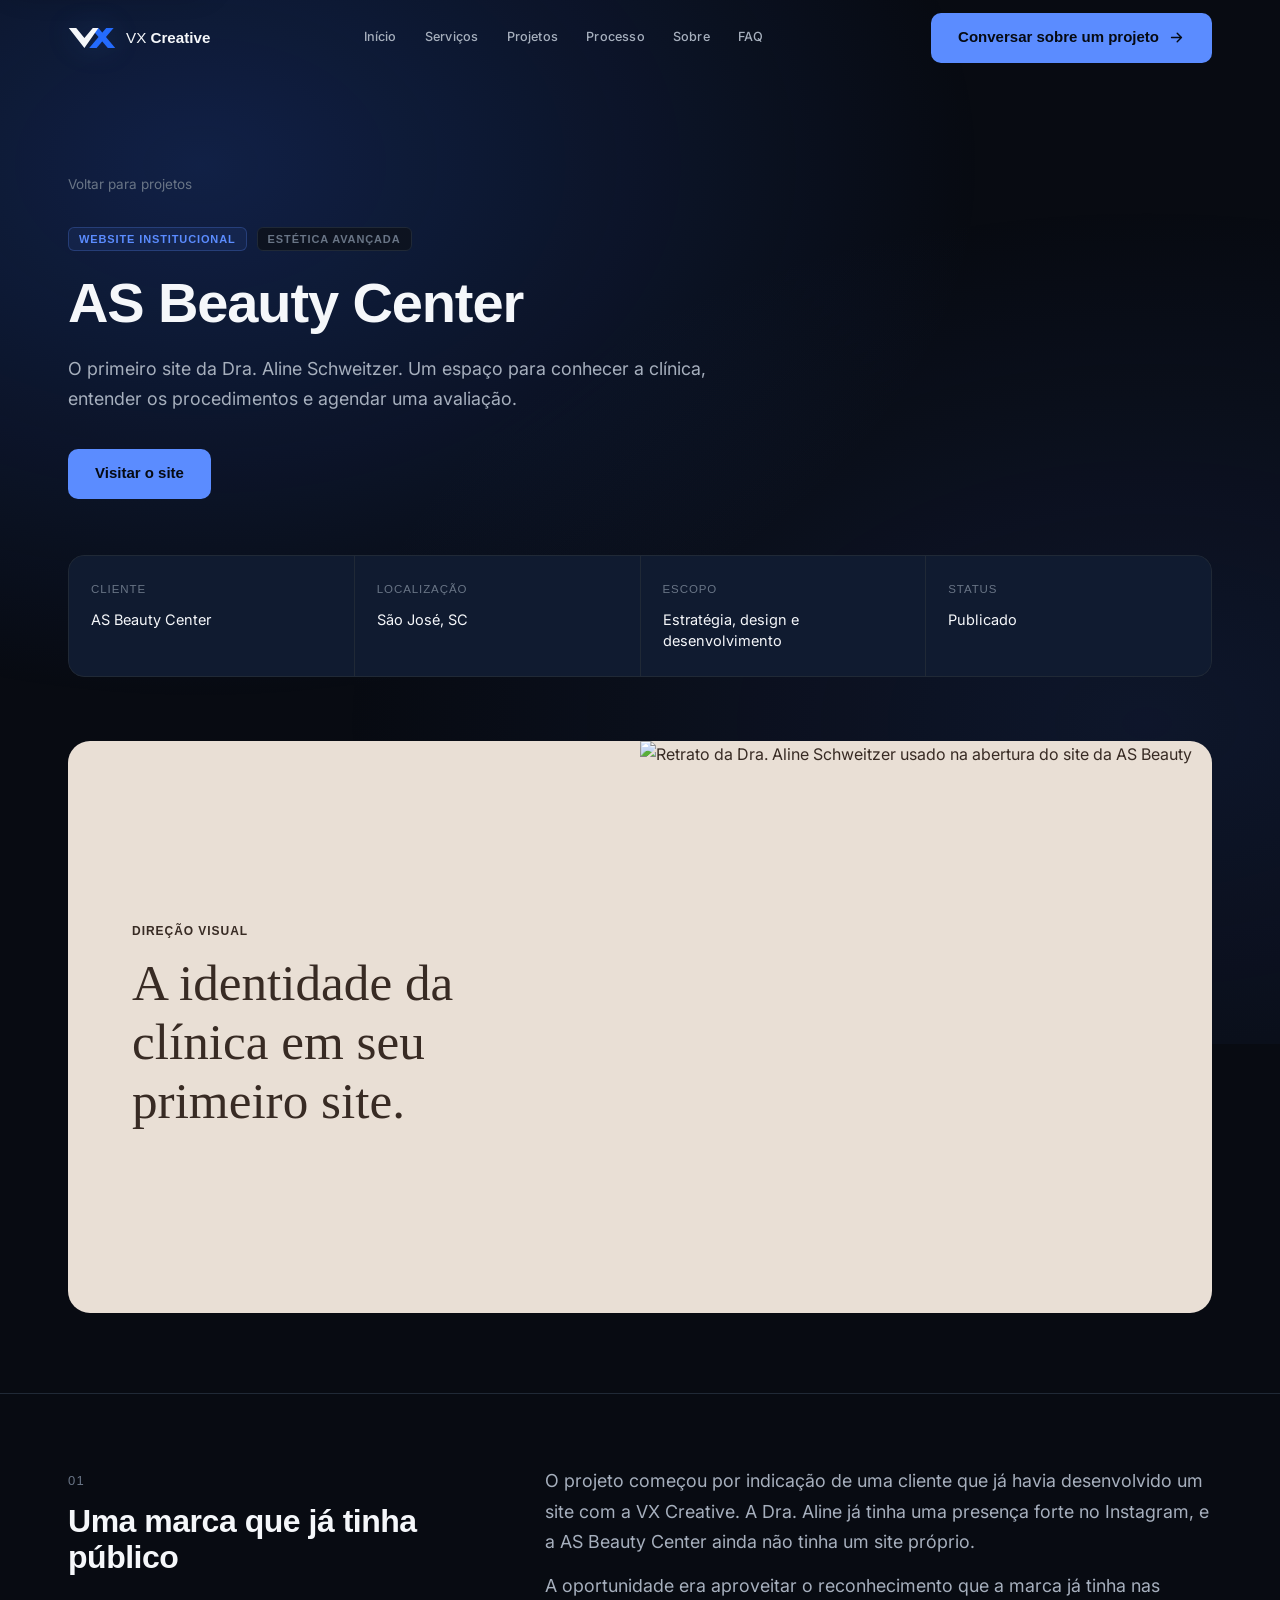
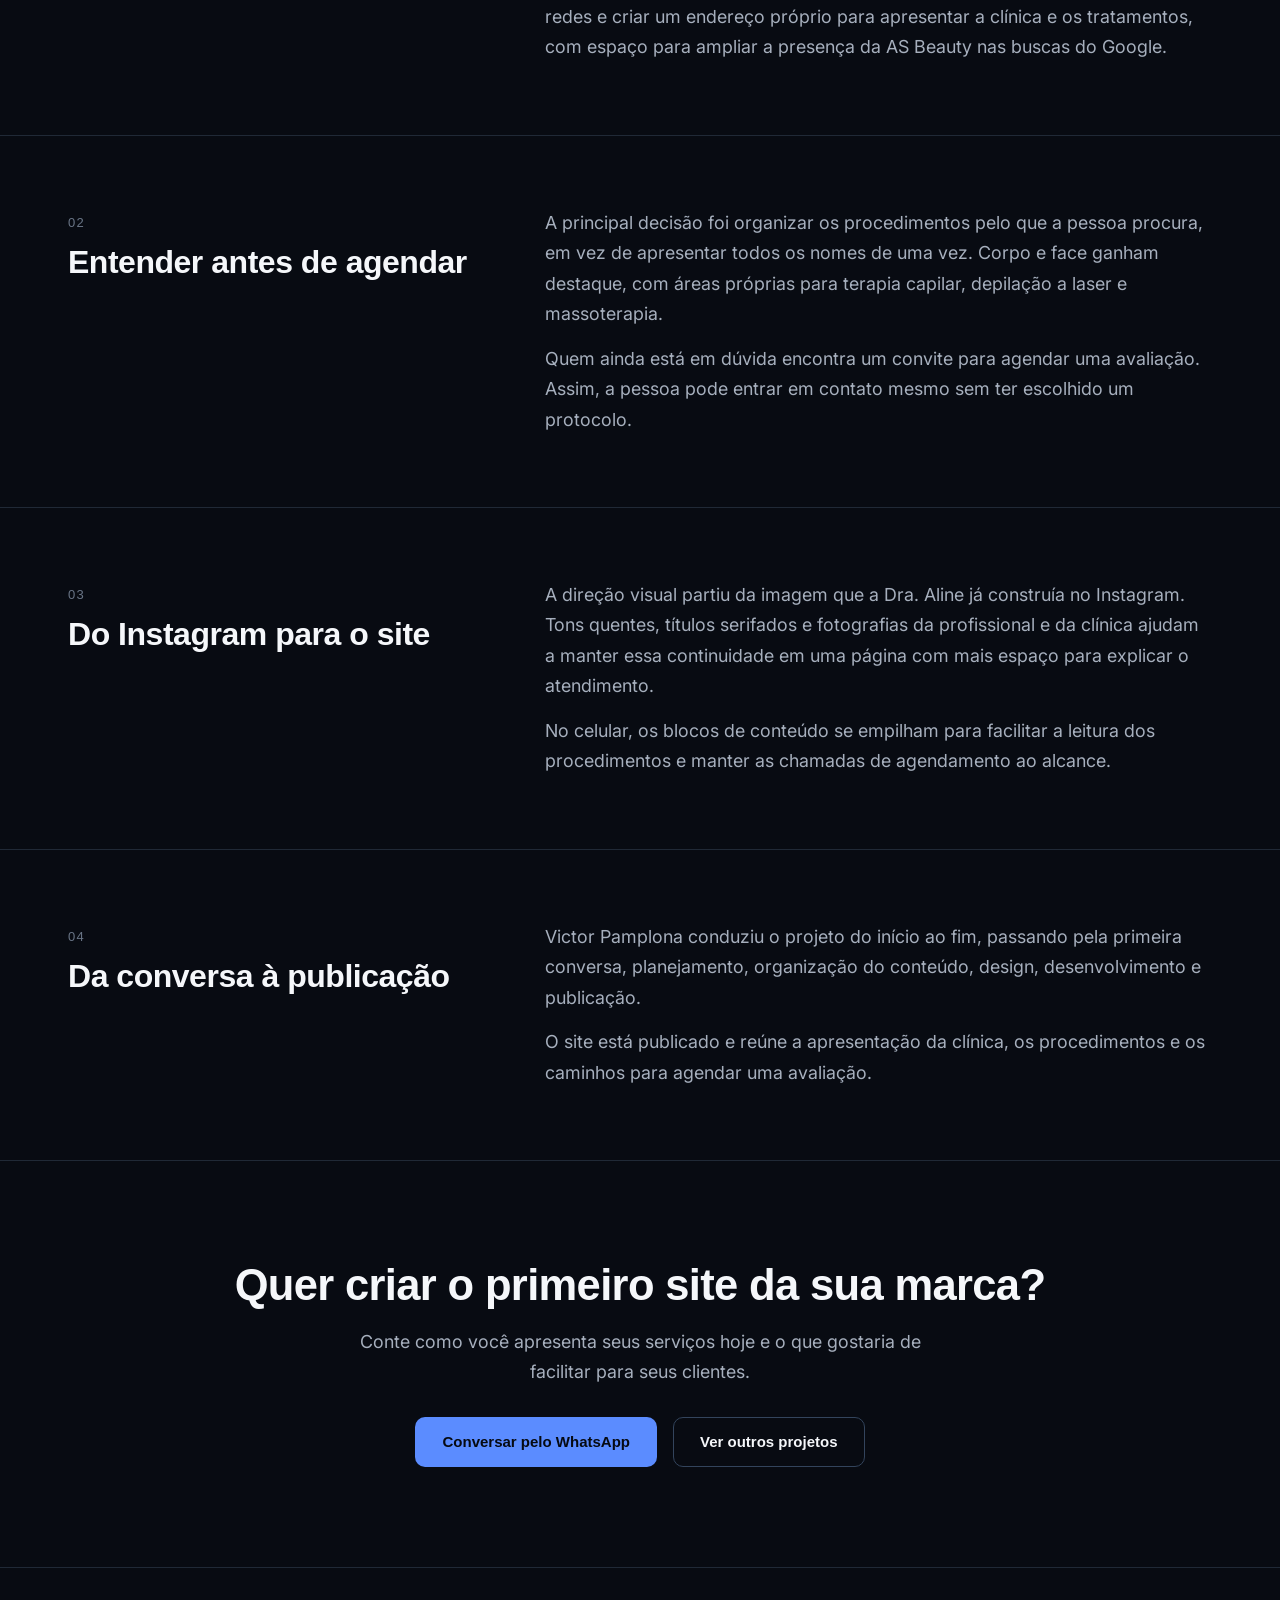
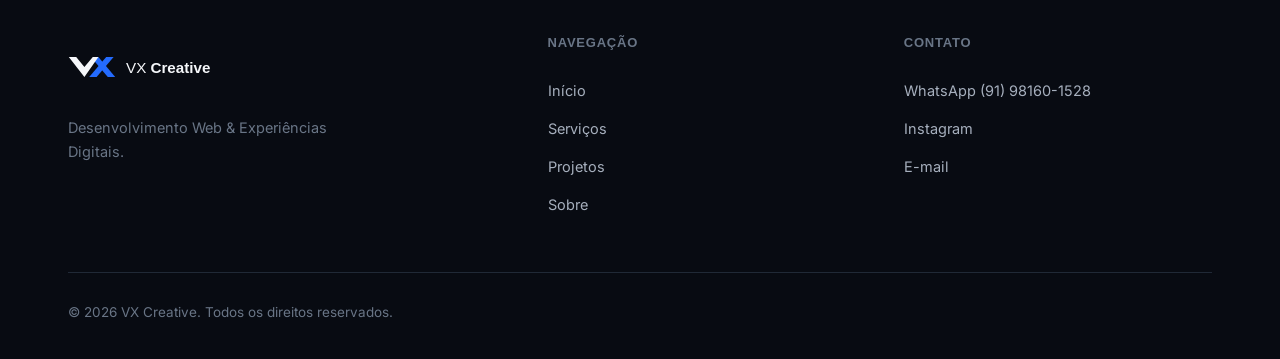
==== commit 725c0f82: "seo: update canonical site domain to vxcreative.vercel.app" ====
--- a/as-beauty.html
+++ b/as-beauty.html
@@ -12,8 +12,8 @@
 <link rel="preconnect" href="https://fonts.gstatic.com" crossorigin>
 <link rel="stylesheet" href="https://fonts.googleapis.com/css2?family=Space+Grotesk:wght@500;600;700&family=Inter:wght@400;500;600&display=swap">
 <link rel="stylesheet" href="assets/css/style.css">
-<link rel="canonical" href="https://victorpamplona.vercel.app/as-beauty.html">
-<meta property="og:url" content="https://victorpamplona.vercel.app/as-beauty.html">
+<link rel="canonical" href="https://vxcreative.vercel.app/as-beauty.html">
+<meta property="og:url" content="https://vxcreative.vercel.app/as-beauty.html">
 <meta property="og:site_name" content="VX Creative">
 <meta name="twitter:card" content="summary">
 <script type="application/ld+json">
@@ -22,8 +22,8 @@
  "@type":"CreativeWork",
  "name":"AS Beauty Center | Case da VX Creative",
  "description":"Conheça o primeiro site da AS Beauty Center, criado pela VX Creative para apresentar os procedimentos da Dra. Aline Schweitzer e facilitar o agendamento.",
- "url":"https://victorpamplona.vercel.app/as-beauty.html",
- "publisher":{"@type":"Organization","name":"VX Creative","url":"https://victorpamplona.vercel.app/"}
+ "url":"https://vxcreative.vercel.app/as-beauty.html",
+ "publisher":{"@type":"Organization","name":"VX Creative","url":"https://vxcreative.vercel.app/"}
 }
 </script>
 <meta property="og:type" content="article">
--- a/assets/css/style.css
+++ b/assets/css/style.css
@@ -1476,3 +1476,32 @@
   }
   .vx-magnetic { translate:none !important; }
 }
+
+
+/* Accessibility / performance audit: keyboard skip link and stable imagery */
+.vx-skip-link {
+  position:fixed;
+  z-index:2000;
+  top:12px;
+  left:12px;
+  max-width:calc(100vw - 24px);
+  padding:13px 18px;
+  border-radius:6px;
+  background:#eff5ff;
+  color:#08111e;
+  font:600 .9rem/1.4 var(--font-body);
+  text-decoration:none;
+  box-shadow:0 12px 32px rgba(0,0,0,.32);
+  transform:translateY(-180%);
+}
+.vx-skip-link:focus-visible { transform:translateY(0); outline:3px solid #75a7f2; }
+.project-card__visual img { aspect-ratio:4 / 5; }
+.vx-about__photo img { aspect-ratio:4 / 5; }
+@media (prefers-reduced-motion:reduce) {
+  html { scroll-behavior:auto; }
+  .vx-skip-link { transition:none; }
+}
+
+/* Audit: ensure hidden mobile navigation is also hidden from keyboard focus */
+.mobile-menu { visibility:hidden; }
+.mobile-menu.is-open { visibility:visible; }
